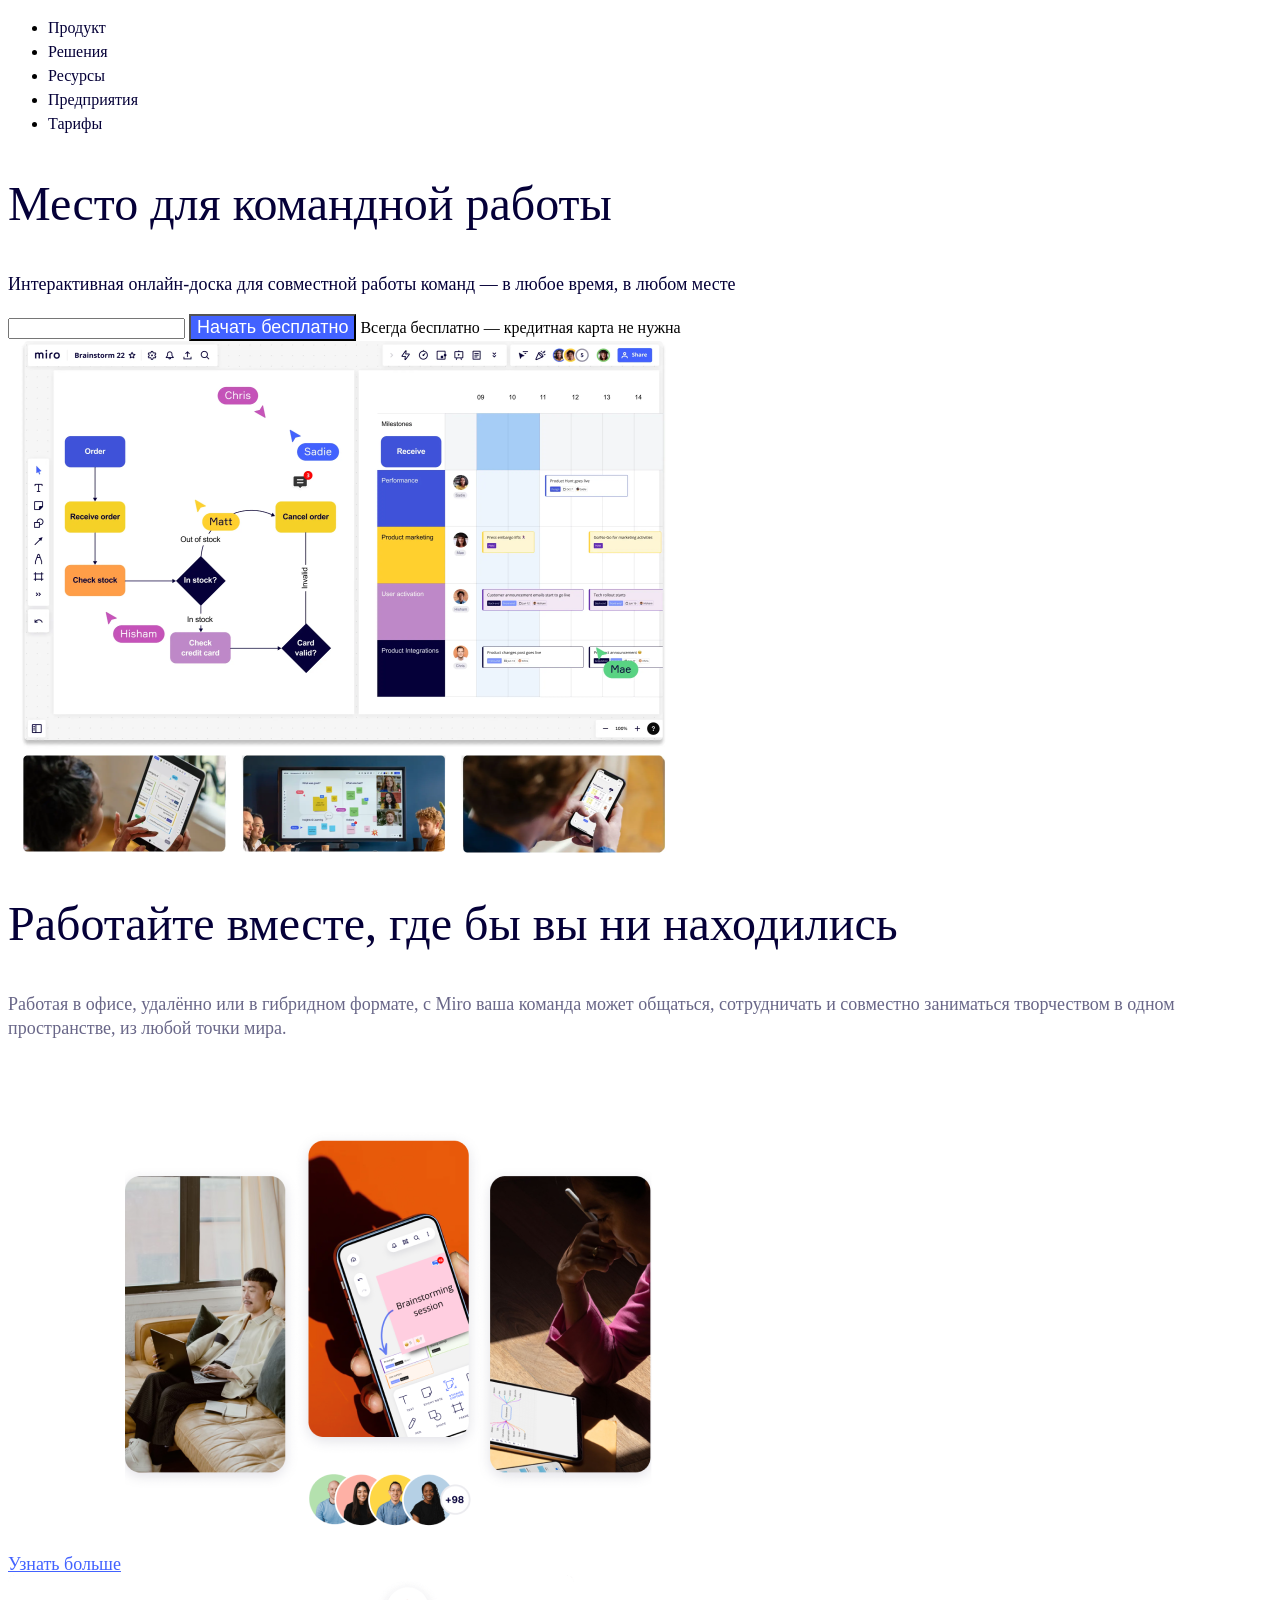
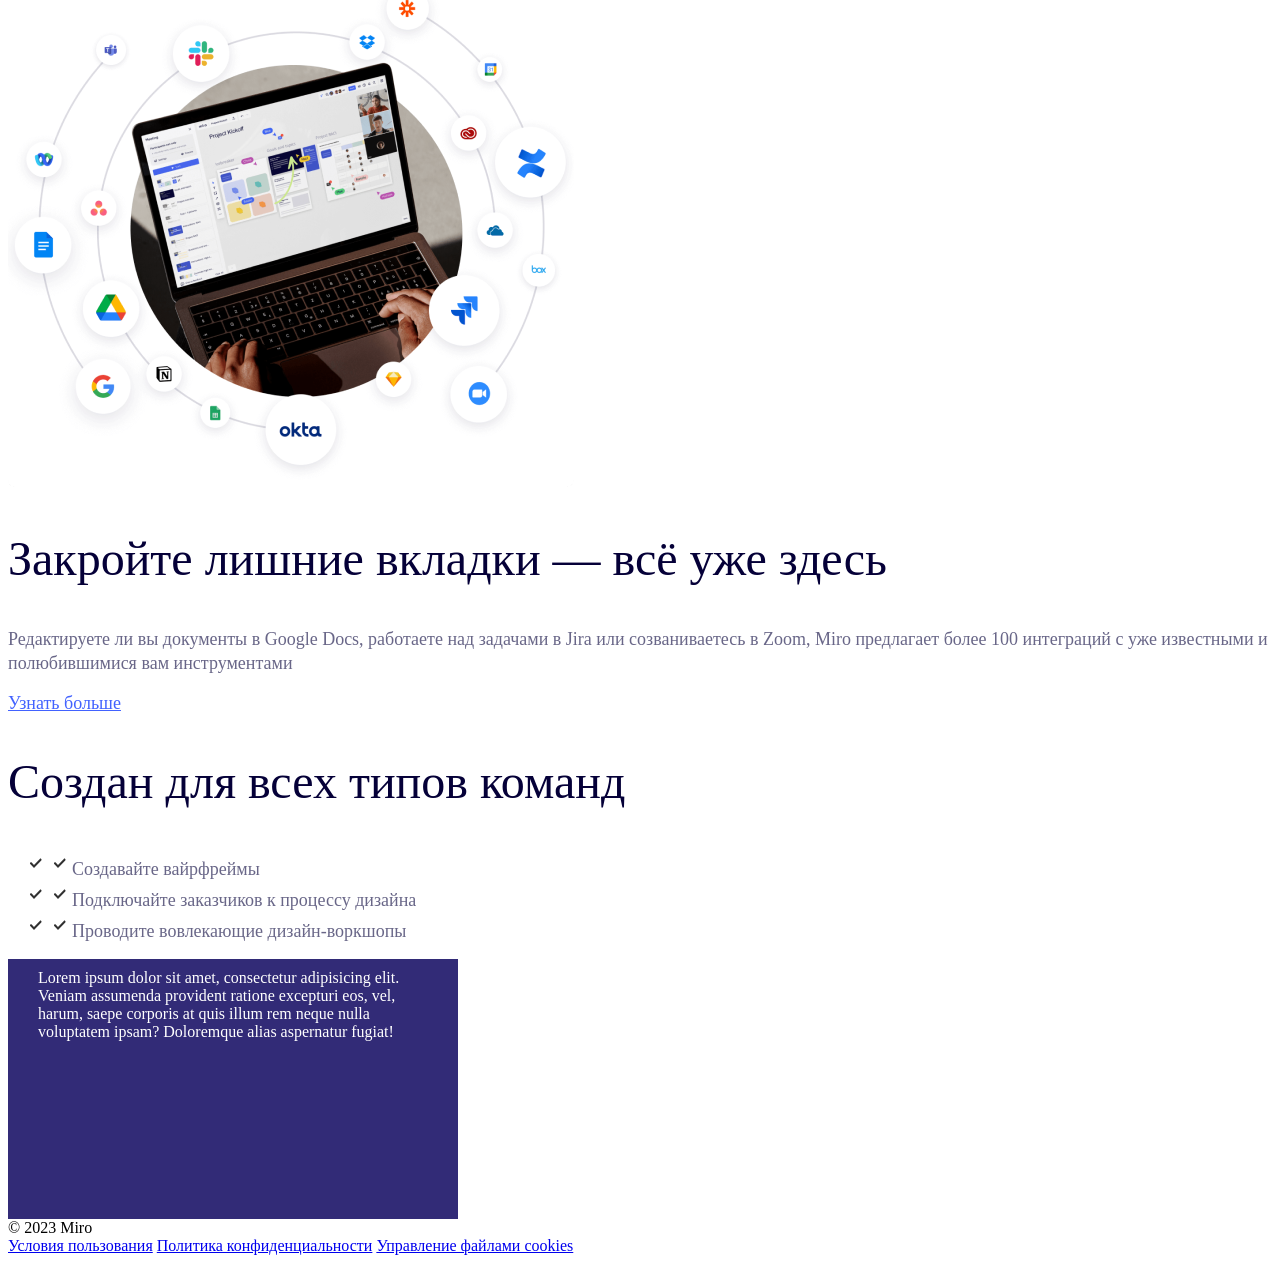
==== miro/index.html @ 91aecb01 "Внутренние отступы - padding - padding-(left, right, top, bottom) - padding: top right bottom left" ====
<!DOCTYPE html>
<html lang="en">
<head>
    <meta charset="UTF-8">
    <meta name="viewport" content="width=device-width, initial-scale=1.0">
    <title>Miro</title>
    <link rel="stylesheet" href="styles/style.css">
</head>
<body>
    <!-- Дочернии элементы - элементы, которые находятся внутри родительского элемента -->
    <!-- Дочернии элементы объекта header  - nav, ul, li -->
    <header>
        <nav>
            <ul>
                <li><a href="#">Продукт</a></li>
                <li><a href="#">Решения</a></li>
                <li><a href="#">Ресурсы</a></li>
                <li><a href="#">Предприятия</a></li>
                <li><a href="#">Тарифы</a></li>
            </ul>
        </nav>
    </header>

    <main>
        <section>
            <h1>Место для командной работы</h1>
            <p class="hero_text">Интерактивная онлайн-доска для совместной работы команд — в любое время, в любом месте</p>
            <form action="/register" method="get">
                <input type="email" id="input_email", name="email">
                <!-- id - идентификатор элемента, должен быть уникальным. hero - так как кнопка является кнопкой-героем (ключевой элемент пользовательского интерфейса, обычно самый заметный и важный на странице или в разделе. Её основная цель — побудить пользователя к главному действию (например, регистрация, покупка, начало использования сервиса).) -->
                <button type="submit" id="hero_button">Начать бесплатно</button>
                <label for="input_email">Всегда бесплатно — кредитная карта не нужна</label>
            </form>
            <img src="images/headerimage-without-text 1 (1).png" alt="Изображение экрана работы Miro">
        </section>
        
        <section>
            <h2>Работайте вместе, где бы вы ни находились</h2>
            <p class="section_text">Работая в офисе, удалённо или в гибридном формате, с Miro ваша команда может общаться, сотрудничать и совместно заниматься творчеством в одном пространстве, из любой точки мира.</p>
            <a href="#" class="body_link">Узнать больше</a>
            <img src="images/IMAGE.png" alt="Работа с Miro с мобильных устройств">
        </section>
        <!-- id предназначен для выбора одного и единственного конкретного элемента, то class  - это возможность объединить несколько элементов для общей стилизации -->
        <section>
            <img src="images/IMAGE (1).png" alt="Сервисы вокруг Miro">
            <h2>Закройте лишние вкладки — всё уже здесь</h2>
            <p class="section_text">Редактируете ли вы документы в Google Docs, работаете над задачами в Jira или созваниваетесь в Zoom, Miro предлагает более 100 интеграций с уже известными и полюбившимися вам инструментами</p>
            <a href="#"class="body_link">Узнать больше</a>
        </section>
        <section>
            <h2>Создан для всех типов команд</h2>
            <ul class="list_tools">
                <li>Создавайте вайрфреймы</li>
                <li>Подключайте заказчиков к процессу дизайна</li>
                <li>Проводите вовлекающие дизайн-воркшопы</li>
            </ul>
        </section>

        <div class="experiment">
           Lorem ipsum dolor sit amet, consectetur adipisicing elit. Veniam assumenda provident ratione excepturi eos, vel, harum, saepe corporis at quis illum rem neque nulla voluptatem ipsam? Doloremque alias aspernatur fugiat!
        </div>

    </main>

    <footer>
        <div>
            © 2023 Miro
        </div>
        <div>
            <a href="#">Условия пользования</a>
            <a href="#">Политика конфиденциальности</a>
            <a href="#">Управление файлами cookies</a>
        </div>
    </footer>
</body>
</html>
---- miro/styles/style.css ----
/* Каскад это - применение стилей на основании их положения, специфичности и состояния 

Порядок применения стилей. Применяется самый последний, который применится к данному элементу
Веса: селектор по классу более специфичен чем селектор по тегу. Стилизация по обычному тегу находится в приоритете ниже чем по классу
Веc правила:
div  - 0.0.1
.class  -  0.1.0
div .class  -  0.1.1
div:hover  -  0.1.1
#id   - 1.0.0

Наследование - наследование стиля от родителя. Стиль верхних элементов распространяется на стиль вложенных элементов

Блочная модель - это правила, по которым браузер определяет размер элемента на странице, его ширину и высоту
Составляющие:
 - Content box - ширина и высота элемента
 - Border - границы элемента
 - Margin - внешние отступы
 - Padding - внутренние отступы

У любых блочных элементов ширина - максимальная ширина экрана, высота - высота по контенту

*/

/* Стилизация по id */
#hero_button { 
    background-color: #4262FF;
    color: #FFFFFF;
    font-family: 'Roboto' monospace;
    font-size: 18px;
    font-weight: 400;
}

/* Задача псевдакдасса выбрать элемент в определённом состоянии. Например для кнопки в момент нажатия */
/* Псевдаклсс hover - наведение мыши на элемент */
#hero_button:hover { 
    background-color: #3126a8;
}

/* Псевдаклсс active - нажатие на кнопку */
#hero_button:active {
    background-color: #0f0b42;
}

/* Псевдаклсс focus - какое-то изменение при фокусе. В данном случает при выборе поля ввода */
form input:focus {
    background-color: #050038;
    color: #FFFFFF;
}


.body_link {
    color: #4262FF;
    font-family: 'Roboto' monospace;
    font-size: 18px;
    font-weight: 400;
    /* Декорация текста, underline - подчёркивание */
    text-decoration: underline;
}

.body_link:hover {
    color: #1b2a77;
}

h1, h2 {
    color: #050038;
    font-family: 'Roboto' monospace;
    font-size: 48px;
    font-weight: 400;
    /* Определяет высоту линии текста. Задаёт вертикальное пространство между строками */
    line-height: 56px;
}

p {
    font-family: 'Roboto' monospace;
    font-size: 18px;
    font-weight: 400;
    line-height: 24px;
}

.hero_text {
    color: #050038;
}

.section_text {
    color: rgba(5, 0, 56, 0.6);
}

/* Стиль для всех дочерних элементов объекта header*/
header a {
    font-family: 'Roboto' monospace;
    font-size: 16px;
    font-weight: 400;
    line-height: 24px;
    color: rgba(5, 0, 56, 1);
    /* Убирает всё дополнительное оформление. В данном случае - подчеркивание ссылки */
    text-decoration: none;
}

.list_tools li {
    /* В данном случае url заменяет стандартное значение на заданную картинку */
    list-style: url('../images/Frame.svg');
    color: rgba(5, 0, 56, 0.6);
    font-family: 'Roboto' monospace;
    font-size: 18px;
    font-weight: 400;
    line-height: 24px;

}

 .list_tools li { 
    list-style: none;
}

/* ::before - стилизовать списки не рекомендуется из-за сдвига вёрстки. */
.list_tools li::before { 
    content: url('../images/Frame.svg');
}

/* ::marker - стиль для маркера списка */
.list_tools li::marker { 
    content: url('../images/Frame.svg');
}

/* width - ширина элемента
height - высота элемента*/
.experiment {
    background-color: #322b77;
    color: #FFFFFF;
    width: 400px;
    height: 200px;

    /* внутренние отступы */

    /* 
    padding-left(right, top, bottom) отступы со всех сторон
    padding-left: 10px;
    */

    /*
    padding: 10px - 10 пикселей со всех сторон
    padding: 10px 20px - 20 пикселей слева и справа? 10 пикселей сверху и снизу
    padding: 10px 20px 50 px - 10 с верху, 20 по бокам, 50 снизу
    */

    /* верх, права, низ, лево */
    padding: 10px 20px 50px 30px;
    

    
}
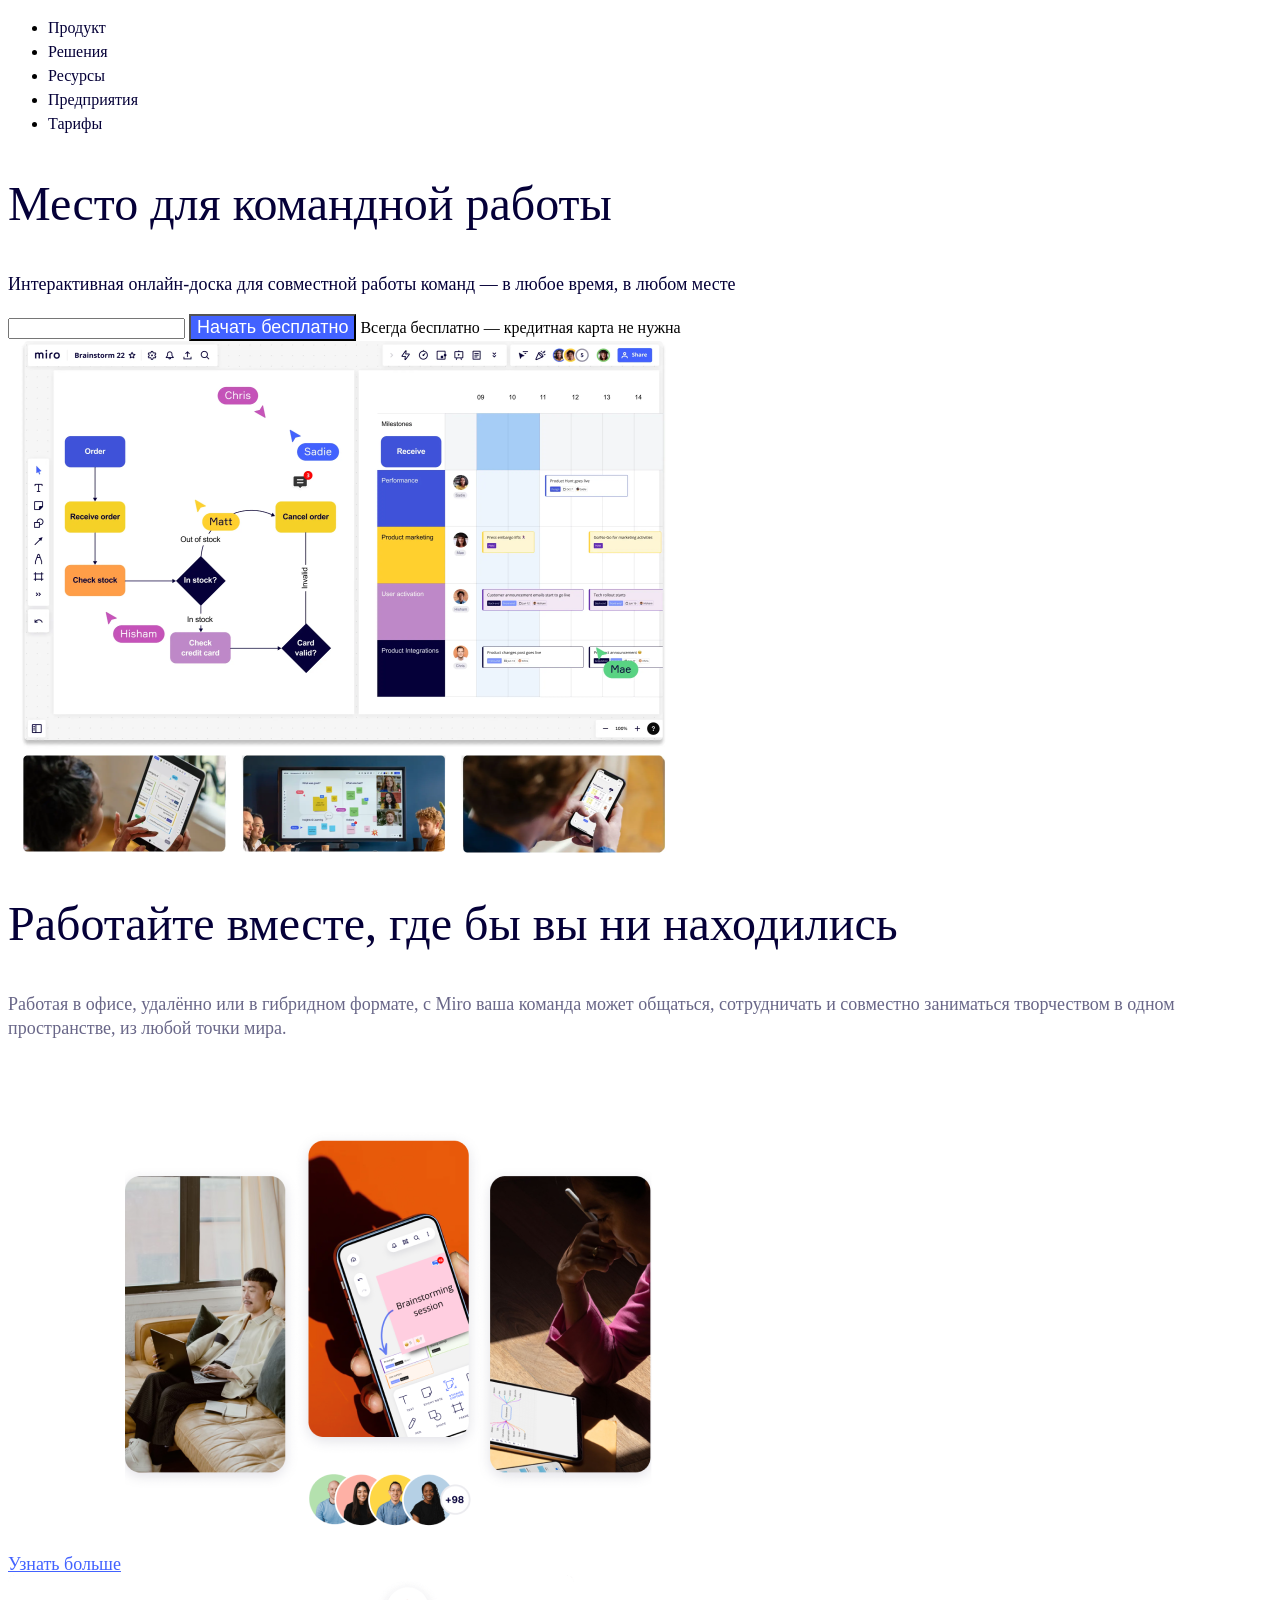
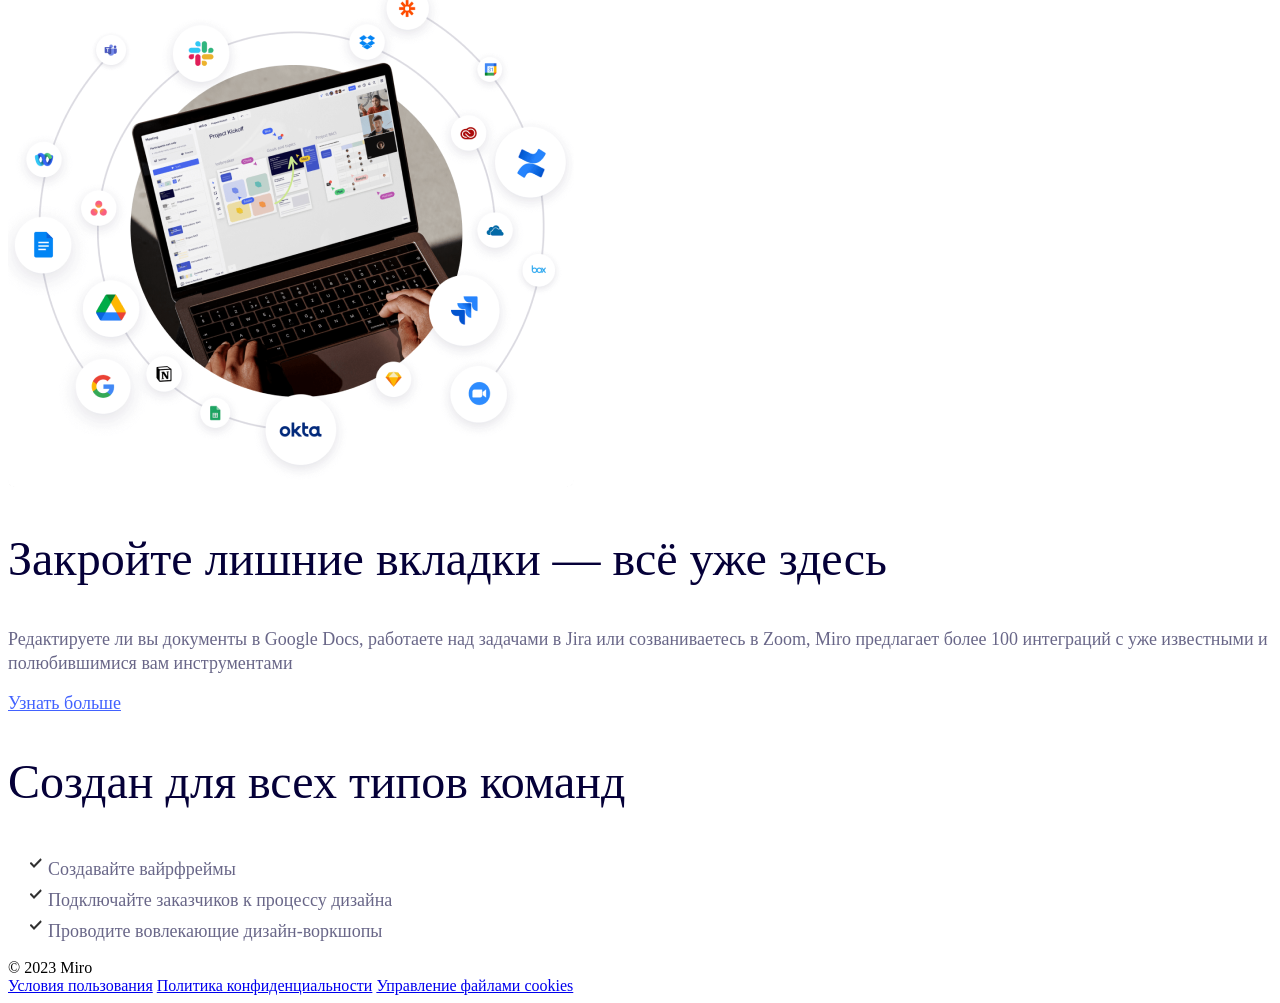
==== commit f3023fbe: "fix" ====
--- a/miro/index.html
+++ b/miro/index.html
@@ -7,8 +7,6 @@
     <link rel="stylesheet" href="styles/style.css">
 </head>
 <body>
-    <!-- Дочернии элементы - элементы, которые находятся внутри родительского элемента -->
-    <!-- Дочернии элементы объекта header  - nav, ul, li -->
     <header>
         <nav>
             <ul>
@@ -27,7 +25,6 @@
             <p class="hero_text">Интерактивная онлайн-доска для совместной работы команд — в любое время, в любом месте</p>
             <form action="/register" method="get">
                 <input type="email" id="input_email", name="email">
-                <!-- id - идентификатор элемента, должен быть уникальным. hero - так как кнопка является кнопкой-героем (ключевой элемент пользовательского интерфейса, обычно самый заметный и важный на странице или в разделе. Её основная цель — побудить пользователя к главному действию (например, регистрация, покупка, начало использования сервиса).) -->
                 <button type="submit" id="hero_button">Начать бесплатно</button>
                 <label for="input_email">Всегда бесплатно — кредитная карта не нужна</label>
             </form>
@@ -40,7 +37,7 @@
             <a href="#" class="body_link">Узнать больше</a>
             <img src="images/IMAGE.png" alt="Работа с Miro с мобильных устройств">
         </section>
-        <!-- id предназначен для выбора одного и единственного конкретного элемента, то class  - это возможность объединить несколько элементов для общей стилизации -->
+
         <section>
             <img src="images/IMAGE (1).png" alt="Сервисы вокруг Miro">
             <h2>Закройте лишние вкладки — всё уже здесь</h2>
@@ -56,10 +53,6 @@
             </ul>
         </section>
 
-        <div class="experiment">
-           Lorem ipsum dolor sit amet, consectetur adipisicing elit. Veniam assumenda provident ratione excepturi eos, vel, harum, saepe corporis at quis illum rem neque nulla voluptatem ipsam? Doloremque alias aspernatur fugiat!
-        </div>
-
     </main>
 
     <footer>
--- a/miro/styles/style.css
+++ b/miro/styles/style.css
@@ -1,28 +1,3 @@
-/* Каскад это - применение стилей на основании их положения, специфичности и состояния 
-
-Порядок применения стилей. Применяется самый последний, который применится к данному элементу
-Веса: селектор по классу более специфичен чем селектор по тегу. Стилизация по обычному тегу находится в приоритете ниже чем по классу
-Веc правила:
-div  - 0.0.1
-.class  -  0.1.0
-div .class  -  0.1.1
-div:hover  -  0.1.1
-#id   - 1.0.0
-
-Наследование - наследование стиля от родителя. Стиль верхних элементов распространяется на стиль вложенных элементов
-
-Блочная модель - это правила, по которым браузер определяет размер элемента на странице, его ширину и высоту
-Составляющие:
- - Content box - ширина и высота элемента
- - Border - границы элемента
- - Margin - внешние отступы
- - Padding - внутренние отступы
-
-У любых блочных элементов ширина - максимальная ширина экрана, высота - высота по контенту
-
-*/
-
-/* Стилизация по id */
 #hero_button { 
     background-color: #4262FF;
     color: #FFFFFF;
@@ -31,35 +6,12 @@
     font-weight: 400;
 }
 
-/* Задача псевдакдасса выбрать элемент в определённом состоянии. Например для кнопки в момент нажатия */
-/* Псевдаклсс hover - наведение мыши на элемент */
-#hero_button:hover { 
-    background-color: #3126a8;
-}
-
-/* Псевдаклсс active - нажатие на кнопку */
-#hero_button:active {
-    background-color: #0f0b42;
-}
-
-/* Псевдаклсс focus - какое-то изменение при фокусе. В данном случает при выборе поля ввода */
-form input:focus {
-    background-color: #050038;
-    color: #FFFFFF;
-}
-
-
 .body_link {
     color: #4262FF;
     font-family: 'Roboto' monospace;
     font-size: 18px;
     font-weight: 400;
-    /* Декорация текста, underline - подчёркивание */
     text-decoration: underline;
-}
-
-.body_link:hover {
-    color: #1b2a77;
 }
 
 h1, h2 {
@@ -67,7 +19,6 @@
     font-family: 'Roboto' monospace;
     font-size: 48px;
     font-weight: 400;
-    /* Определяет высоту линии текста. Задаёт вертикальное пространство между строками */
     line-height: 56px;
 }
 
@@ -86,20 +37,17 @@
     color: rgba(5, 0, 56, 0.6);
 }
 
-/* Стиль для всех дочерних элементов объекта header*/
 header a {
     font-family: 'Roboto' monospace;
     font-size: 16px;
     font-weight: 400;
     line-height: 24px;
     color: rgba(5, 0, 56, 1);
-    /* Убирает всё дополнительное оформление. В данном случае - подчеркивание ссылки */
     text-decoration: none;
 }
 
 .list_tools li {
-    /* В данном случае url заменяет стандартное значение на заданную картинку */
-    list-style: url('../images/Frame.svg');
+    list-style: none;
     color: rgba(5, 0, 56, 0.6);
     font-family: 'Roboto' monospace;
     font-size: 18px;
@@ -108,44 +56,6 @@
 
 }
 
- .list_tools li { 
-    list-style: none;
-}
-
-/* ::before - стилизовать списки не рекомендуется из-за сдвига вёрстки. */
-.list_tools li::before { 
-    content: url('../images/Frame.svg');
-}
-
-/* ::marker - стиль для маркера списка */
 .list_tools li::marker { 
     content: url('../images/Frame.svg');
 }
-
-/* width - ширина элемента
-height - высота элемента*/
-.experiment {
-    background-color: #322b77;
-    color: #FFFFFF;
-    width: 400px;
-    height: 200px;
-
-    /* внутренние отступы */
-
-    /* 
-    padding-left(right, top, bottom) отступы со всех сторон
-    padding-left: 10px;
-    */
-
-    /*
-    padding: 10px - 10 пикселей со всех сторон
-    padding: 10px 20px - 20 пикселей слева и справа? 10 пикселей сверху и снизу
-    padding: 10px 20px 50 px - 10 с верху, 20 по бокам, 50 снизу
-    */
-
-    /* верх, права, низ, лево */
-    padding: 10px 20px 50px 30px;
-    
-
-    
-}
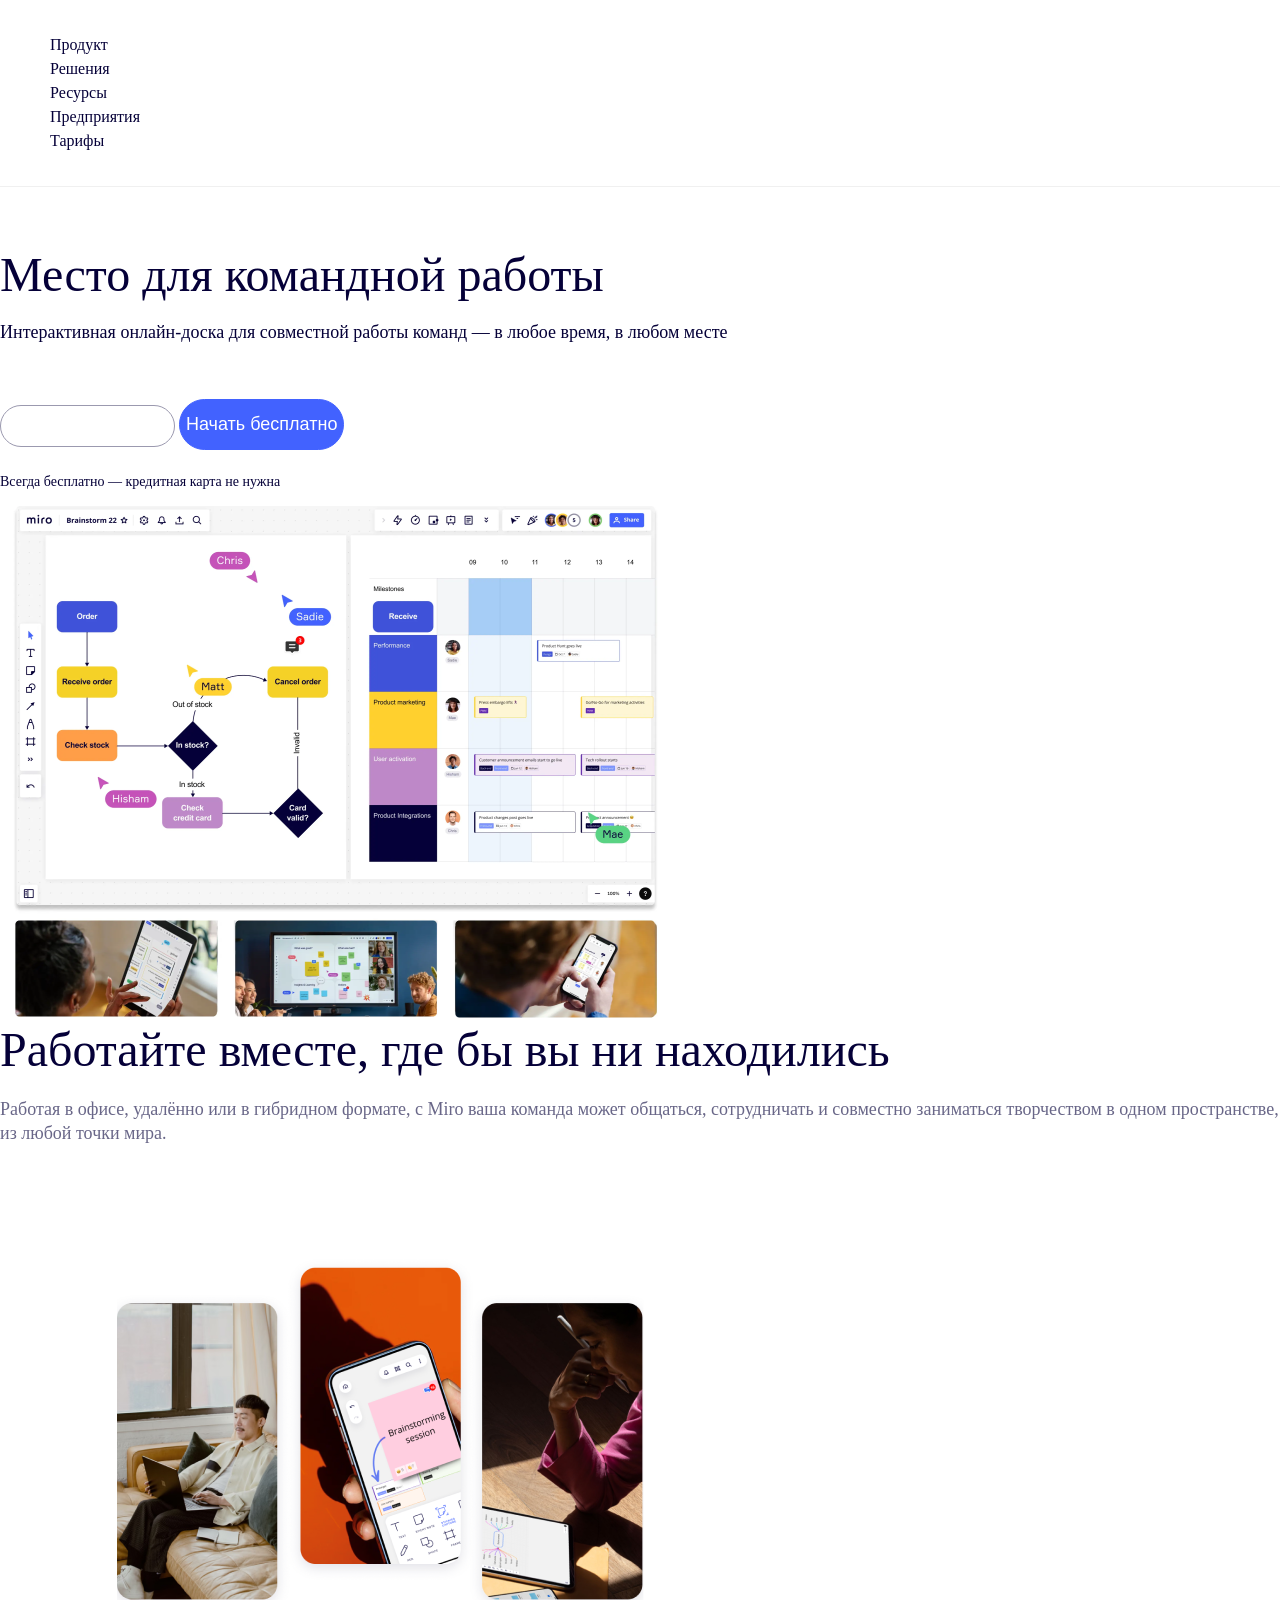
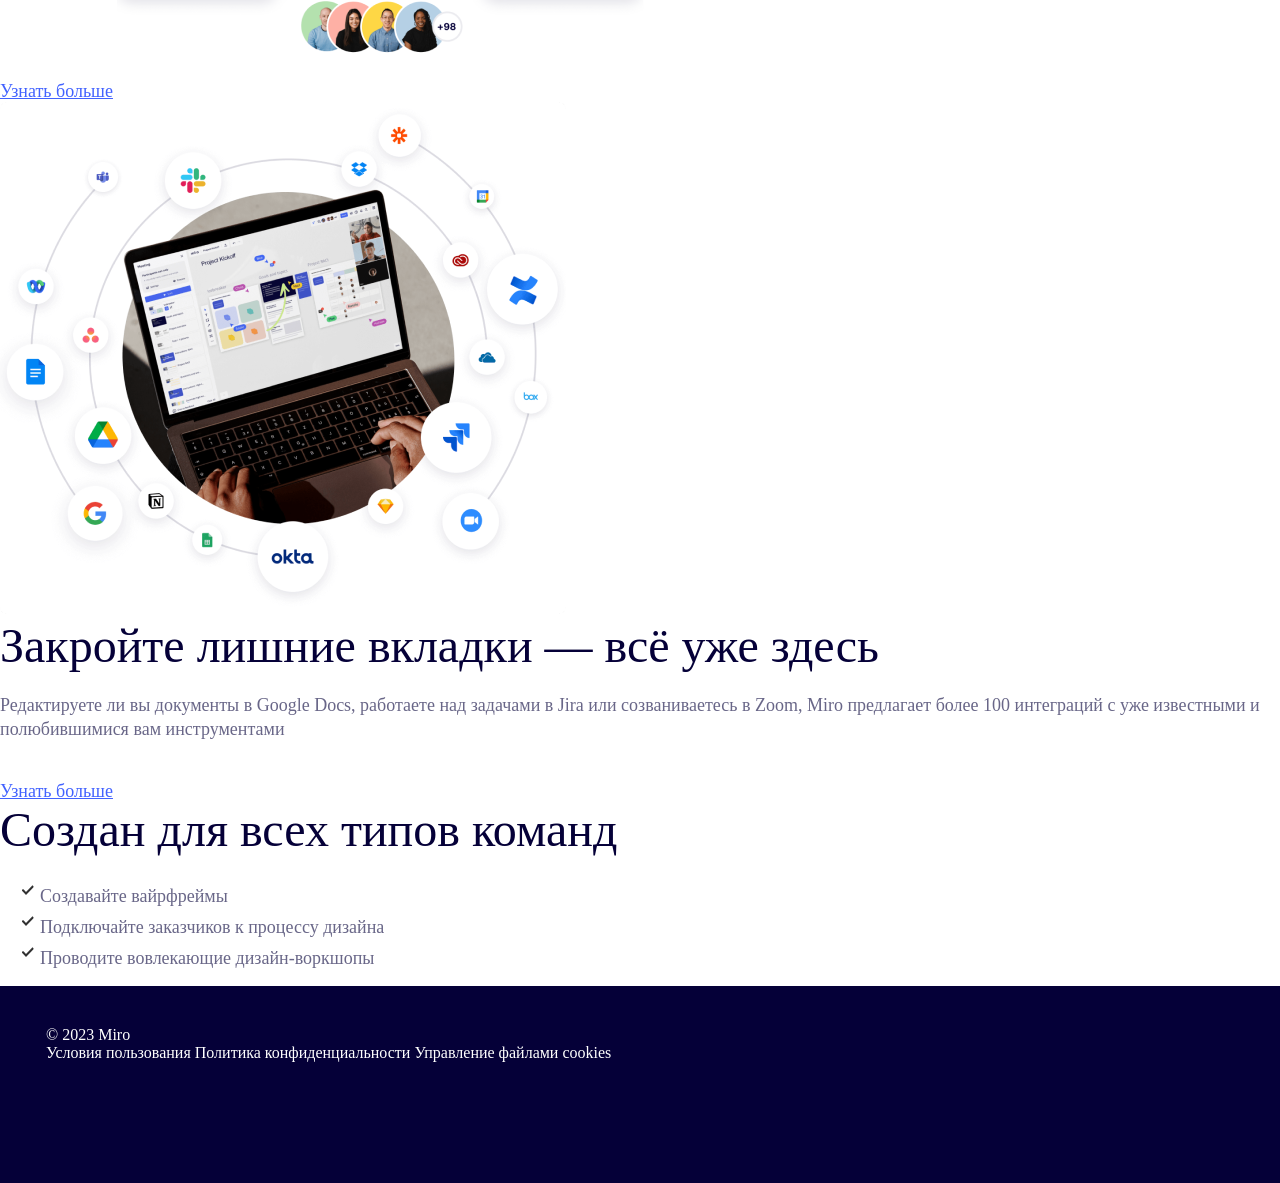
==== commit 7ca99ed6: "Отступы и границы элементов макета" ====
--- a/miro/index.html
+++ b/miro/index.html
@@ -23,11 +23,11 @@
         <section>
             <h1>Место для командной работы</h1>
             <p class="hero_text">Интерактивная онлайн-доска для совместной работы команд — в любое время, в любом месте</p>
-            <form action="/register" method="get">
+            <form action="/register" method="get" class="hero_form">
                 <input type="email" id="input_email", name="email">
                 <button type="submit" id="hero_button">Начать бесплатно</button>
-                <label for="input_email">Всегда бесплатно — кредитная карта не нужна</label>
             </form>
+            <p>Всегда бесплатно — кредитная карта не нужна</p>
             <img src="images/headerimage-without-text 1 (1).png" alt="Изображение экрана работы Miro">
         </section>
         
@@ -56,7 +56,7 @@
     </main>
 
     <footer>
-        <div>
+        <div id="miro">
             © 2023 Miro
         </div>
         <div>
--- a/miro/styles/style.css
+++ b/miro/styles/style.css
@@ -1,9 +1,26 @@
+/* Убираем общий отступ body */
+body { 
+    margin: 0;
+}
+
 #hero_button { 
     background-color: #4262FF;
     color: #FFFFFF;
     font-family: 'Roboto' monospace;
     font-size: 18px;
     font-weight: 400;
+    border-radius: 32px;
+    border: 1px solid #4262FF;
+    margin: 0 0 8px 0;
+    height: 51px;
+    padding: 10 20px;
+}
+
+#input_email {
+    border: 1px solid #9B99AF;
+    border-radius: 32px;
+    height: 38px;
+    
 }
 
 .body_link {
@@ -14,6 +31,13 @@
     text-decoration: underline;
 }
 
+h1 {
+    margin: 0 0 17px 0;
+}
+
+h2 {
+    margin: 0 0 19px 0;
+}
 h1, h2 {
     color: #050038;
     font-family: 'Roboto' monospace;
@@ -31,10 +55,12 @@
 
 .hero_text {
     color: #050038;
+    margin: 0 0 55px 0;
 }
 
 .section_text {
     color: rgba(5, 0, 56, 0.6);
+    margin: 0 0 40px 0;
 }
 
 header a {
@@ -59,3 +85,37 @@
 .list_tools li::marker { 
     content: url('../images/Frame.svg');
 }
+
+nav {
+    padding: 33px 50px;
+    border-bottom: 1px solid #F0F0F0;
+    margin-bottom: 60px;
+}
+
+nav ul {
+    list-style: none;
+    padding: 0px;
+    margin: 0px;
+}
+
+.hero_form + p {
+    font-weight: 400;
+    font-size: 14px;
+    line-height: 20px;
+    color: #050038;
+    margin-bottom: 8px 0 52px 0;
+    ;
+}
+
+footer {
+    height: 117px;
+    background-color: #050038;
+    color: #FFFFFF;
+    padding: 40px 46px;
+}
+
+footer a {
+    color: #FFFFFF;
+    text-decoration: none;
+    
+}
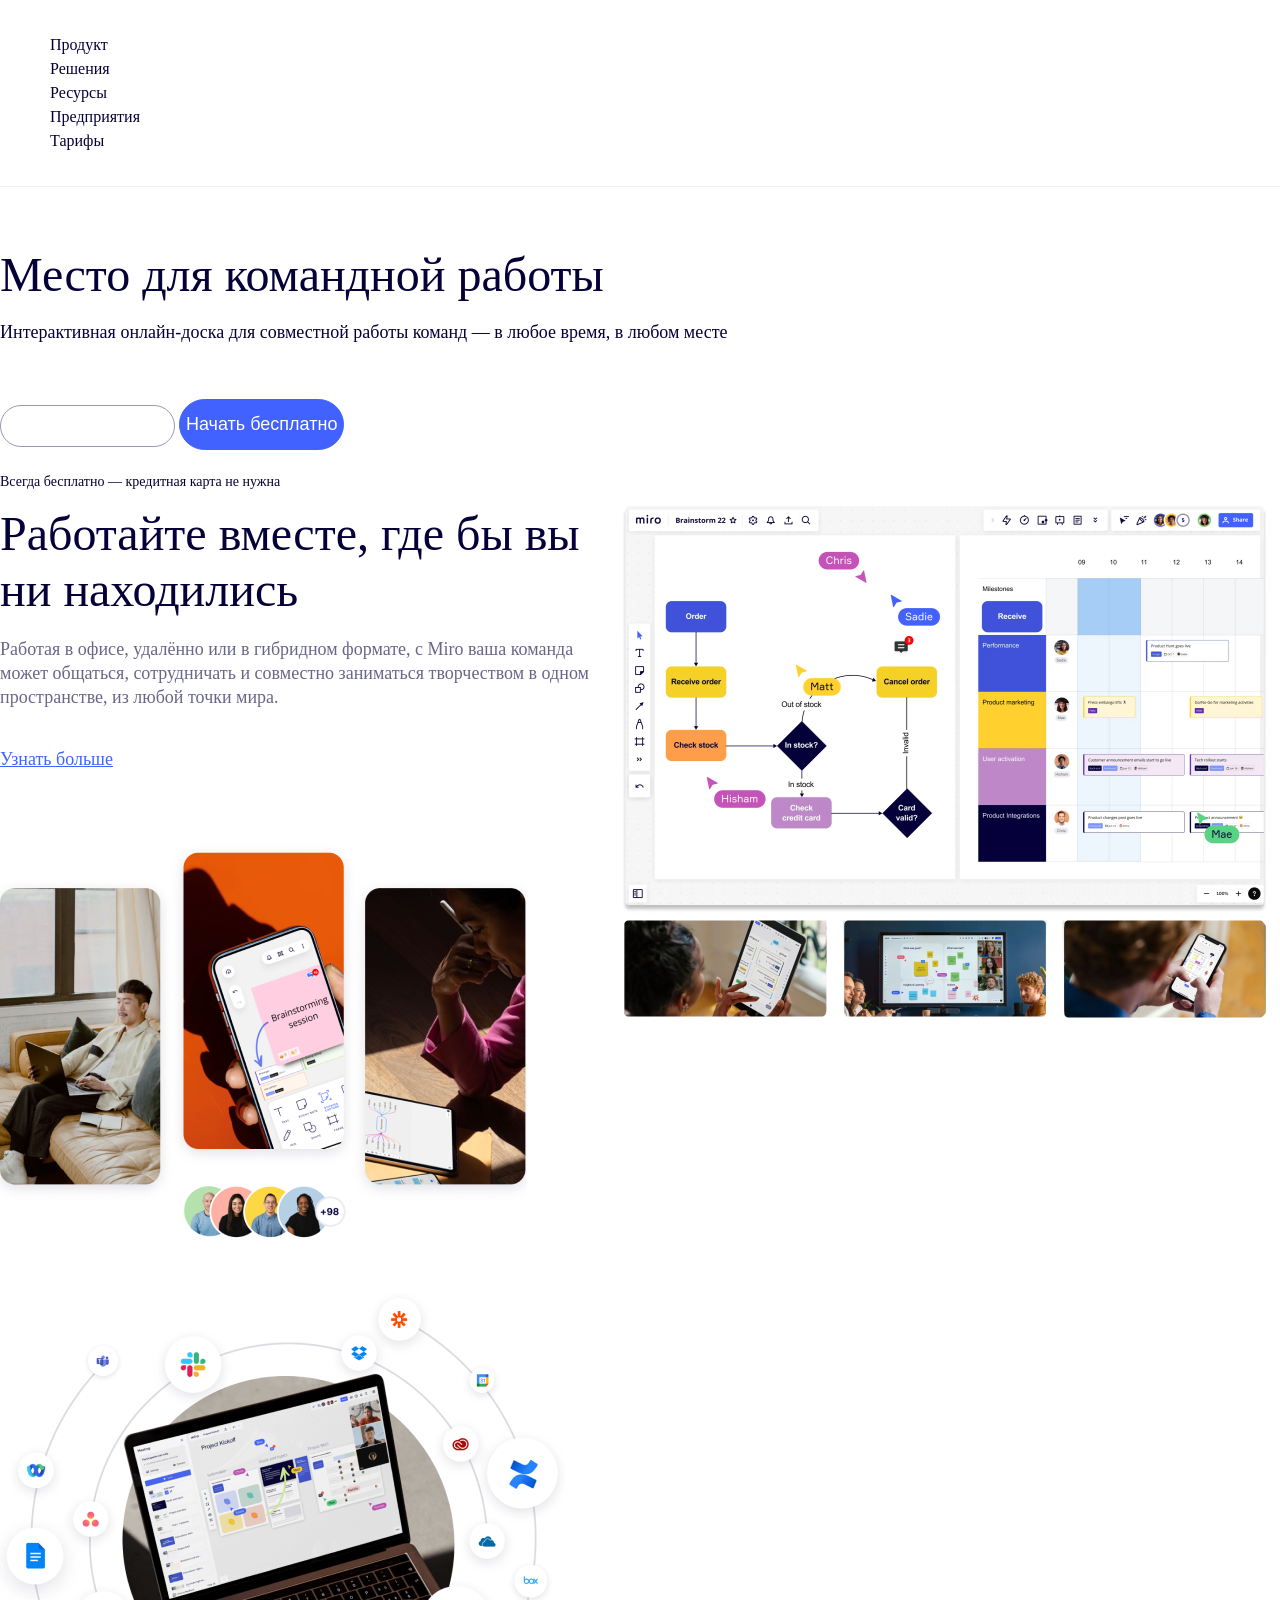
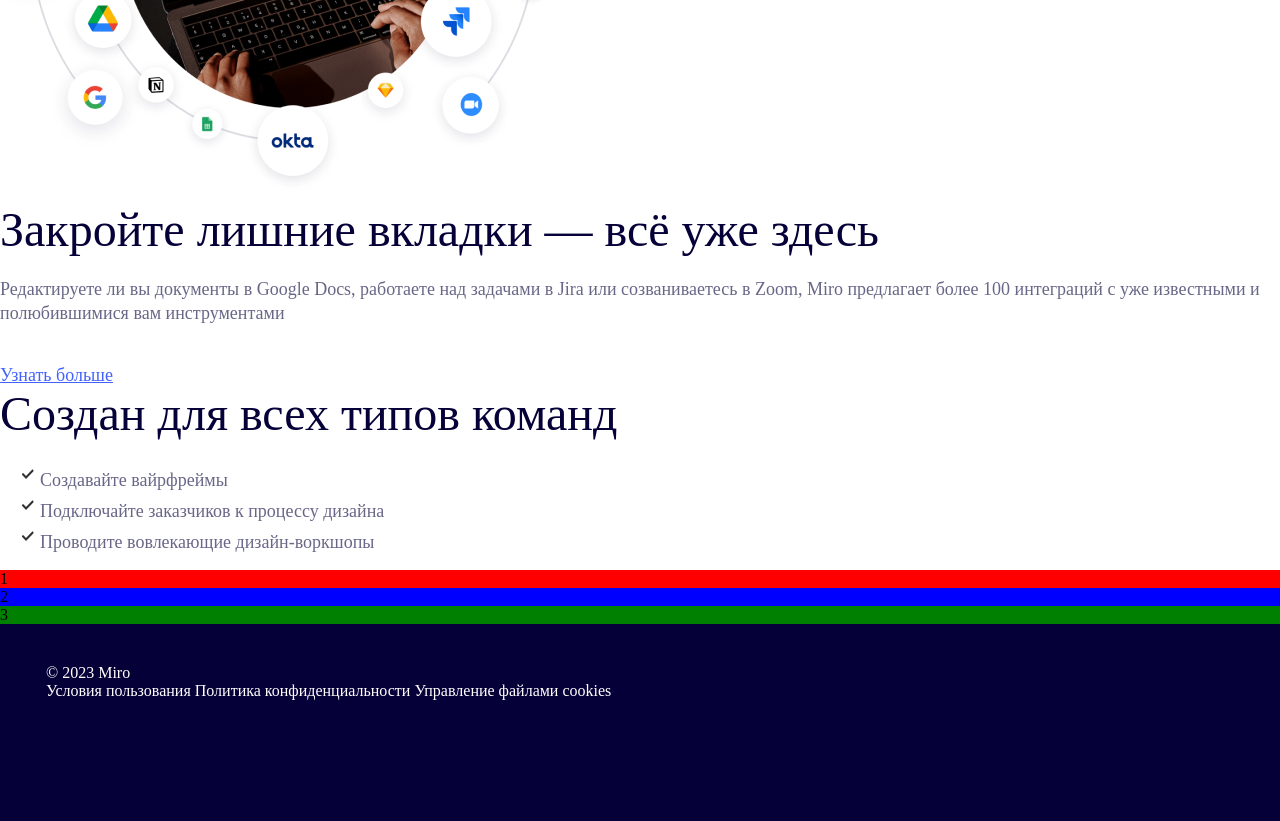
==== commit 1721472b: "Поток float" ====
--- a/miro/index.html
+++ b/miro/index.html
@@ -28,7 +28,7 @@
                 <button type="submit" id="hero_button">Начать бесплатно</button>
             </form>
             <p>Всегда бесплатно — кредитная карта не нужна</p>
-            <img src="images/headerimage-without-text 1 (1).png" alt="Изображение экрана работы Miro">
+            <img src="images/headerimage-without-text 1 (1).png" alt="Изображение экрана работы Miro" id="hero_image">
         </section>
         
         <section>
@@ -52,7 +52,11 @@
                 <li>Проводите вовлекающие дизайн-воркшопы</li>
             </ul>
         </section>
-
+        <section class="section_test">
+            <div style="background-color: red;">1</div>
+            <div style="background-color: blue;">2</div>
+            <div style="background-color: green;">3</div>
+        </section>
     </main>
 
     <footer>
--- a/miro/styles/style.css
+++ b/miro/styles/style.css
@@ -118,4 +118,10 @@
     color: #FFFFFF;
     text-decoration: none;
     
+}
+
+/* Подход float, больше никогда не используется */
+#hero_image{
+    /* Обозначает, что мы вырывает этот объект из патока и отправляем его на право */
+    float: right; 
 }
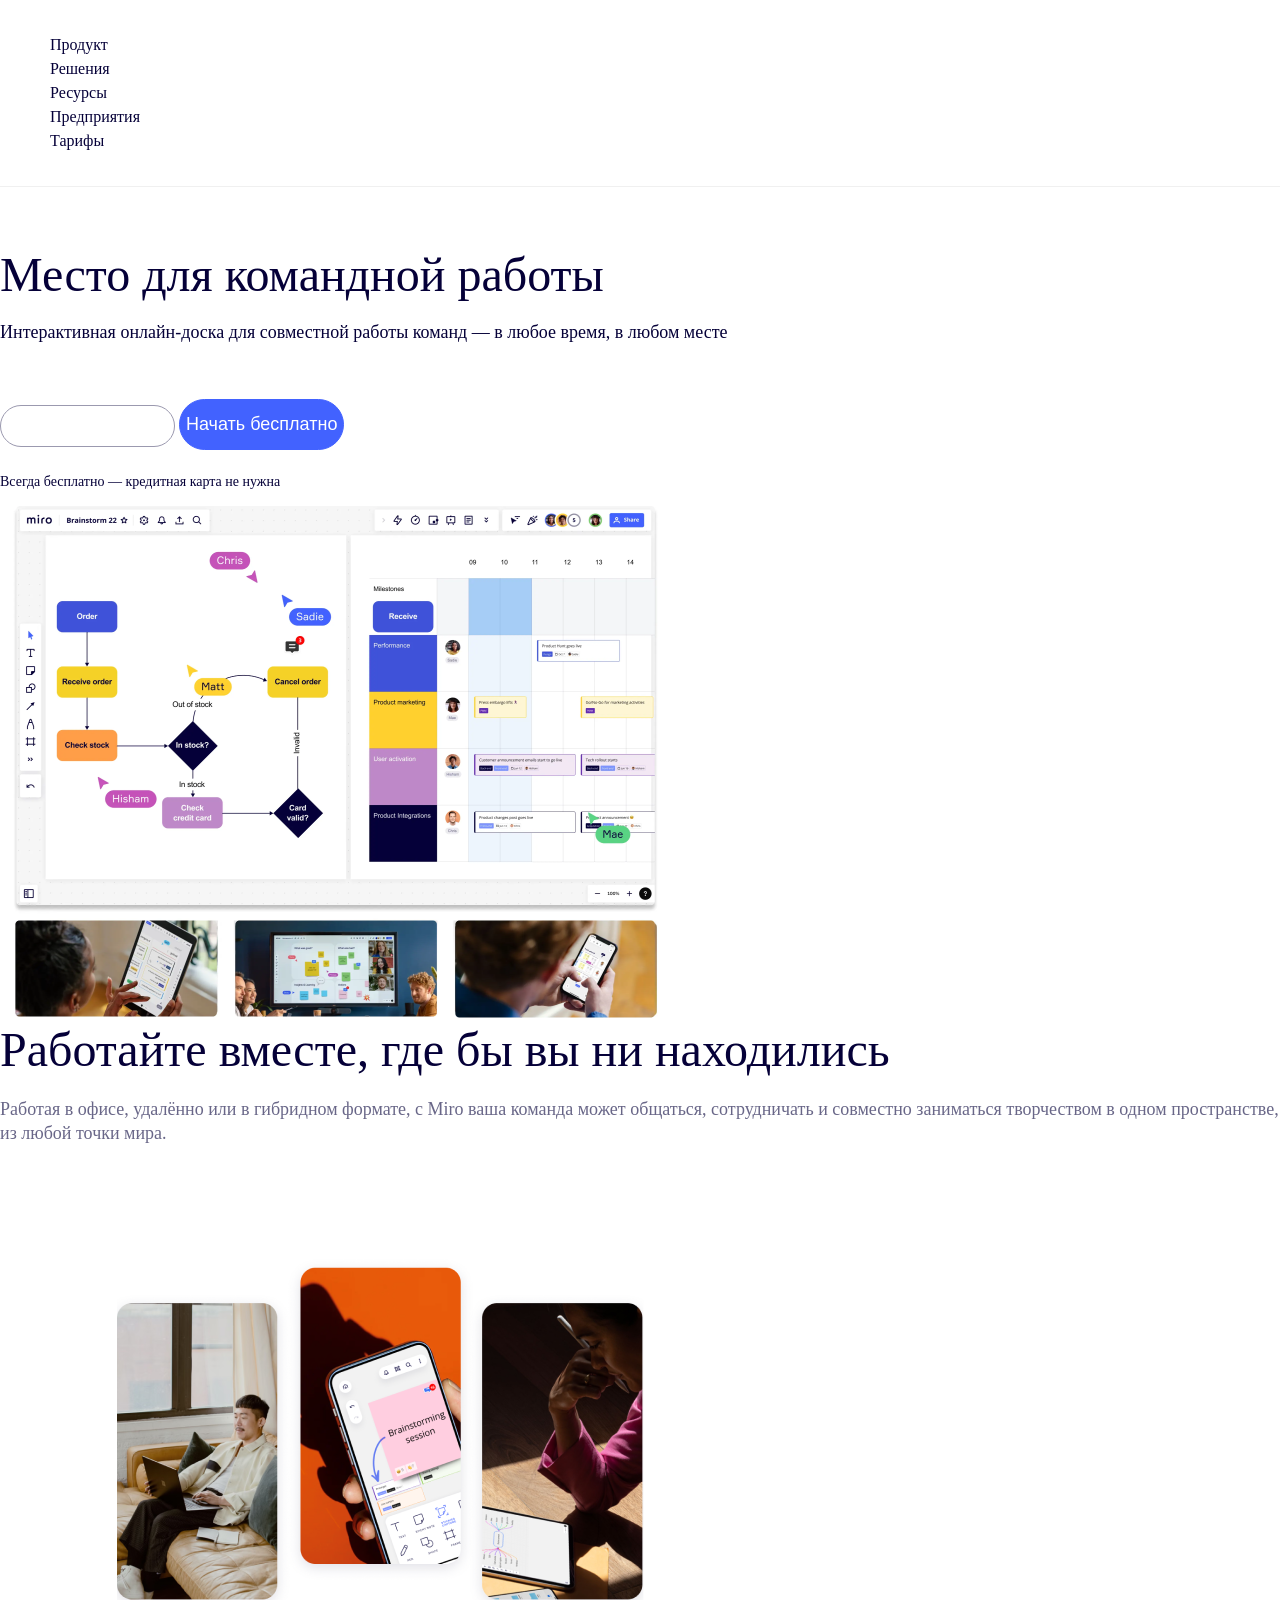
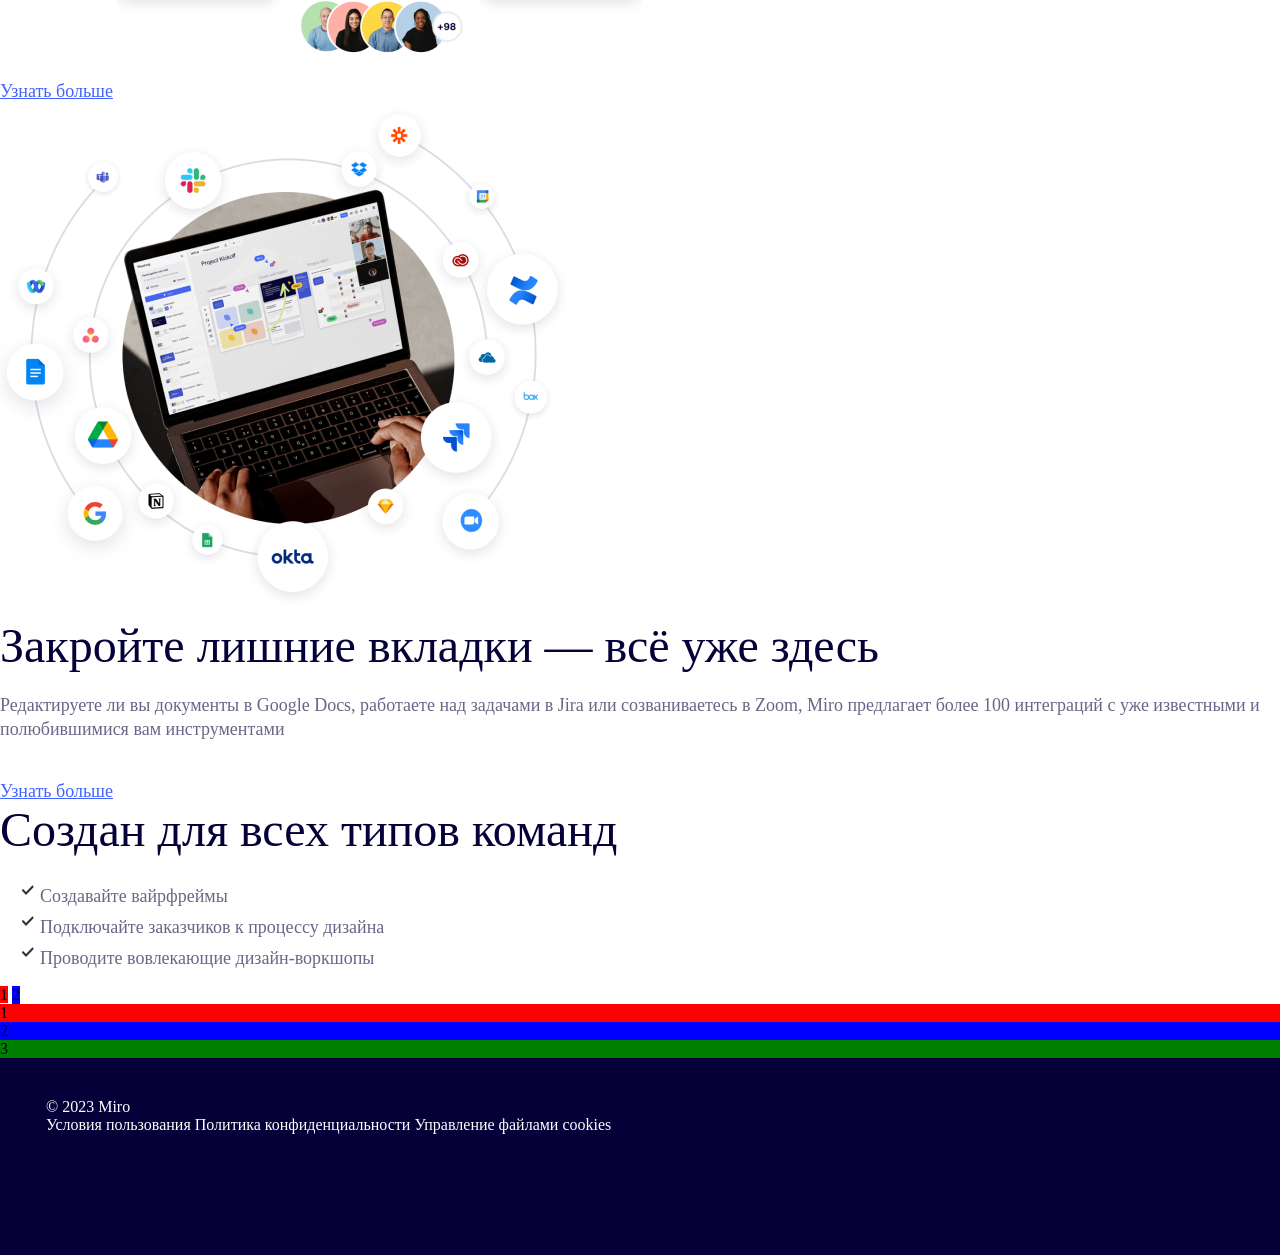
==== commit a86eb021: "Поток документов display - display: inline - display: block - display: inline-block - display: none" ====
--- a/miro/index.html
+++ b/miro/index.html
@@ -52,10 +52,15 @@
                 <li>Проводите вовлекающие дизайн-воркшопы</li>
             </ul>
         </section>
-        <section class="section_test">
-            <div style="background-color: red;">1</div>
-            <div style="background-color: blue;">2</div>
-            <div style="background-color: green;">3</div>
+        <section>
+            <div class="divR">1</div>
+            <div class="divB">2</div>
+            <div class="divG">3</div>
+        </section>
+        <section>
+            <span class="spanR">1</span>
+            <span class="spanB">2</span>
+            <span class="spanG">3</span>
         </section>
     </main>
 
--- a/miro/styles/style.css
+++ b/miro/styles/style.css
@@ -120,8 +120,39 @@
     
 }
 
-/* Подход float, больше никогда не используется */
-#hero_image{
-    /* Обозначает, что мы вырывает этот объект из патока и отправляем его на право */
-    float: right; 
-}+.divR {
+    background-color: red;
+    /* Делает блочный элемент - строковым */
+    display: inline;
+}
+
+.divB {
+    background-color: blue;
+    /* Инлайн элементу нельзя задать ширину и высоту */
+    /* Инлайн блок - ведёт себя как строчный элемент, но при этом и как блочный элемент. Блочный элемент который располагается в строке */
+    display: inline-block;
+}
+
+.divG {
+    background-color: green;
+    /* скрывает элемент с страницы  */
+    display: none;
+}
+
+.spanR {
+    background-color: red;
+    /* Делает строковый элемент - блочным */
+    display: block;
+}
+
+.spanB {
+    background-color: blue;
+    display: block;
+}
+
+.spanG {
+    background-color: green;
+    display: block;
+}
+
+/* Display - позволяет регулировать отображение элементов. Строчные элементы можно сделать блочными и на оборот*/
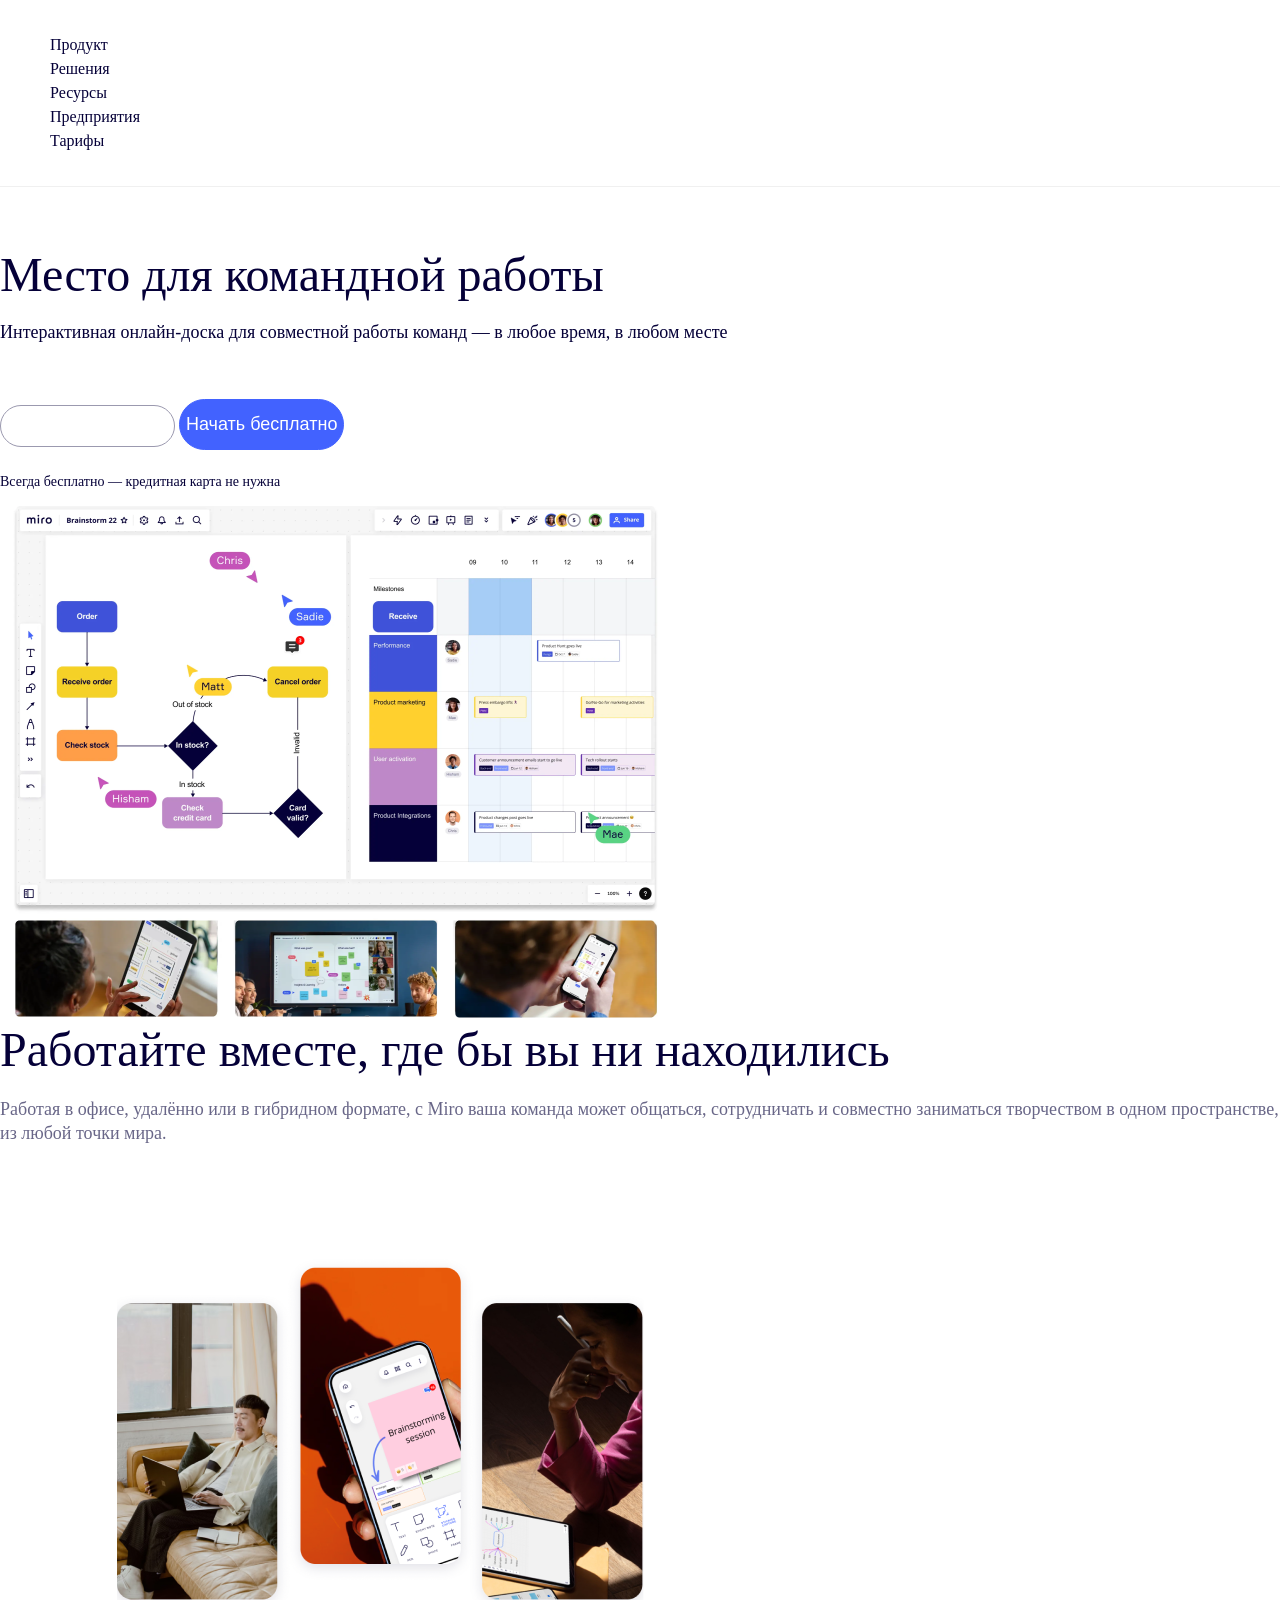
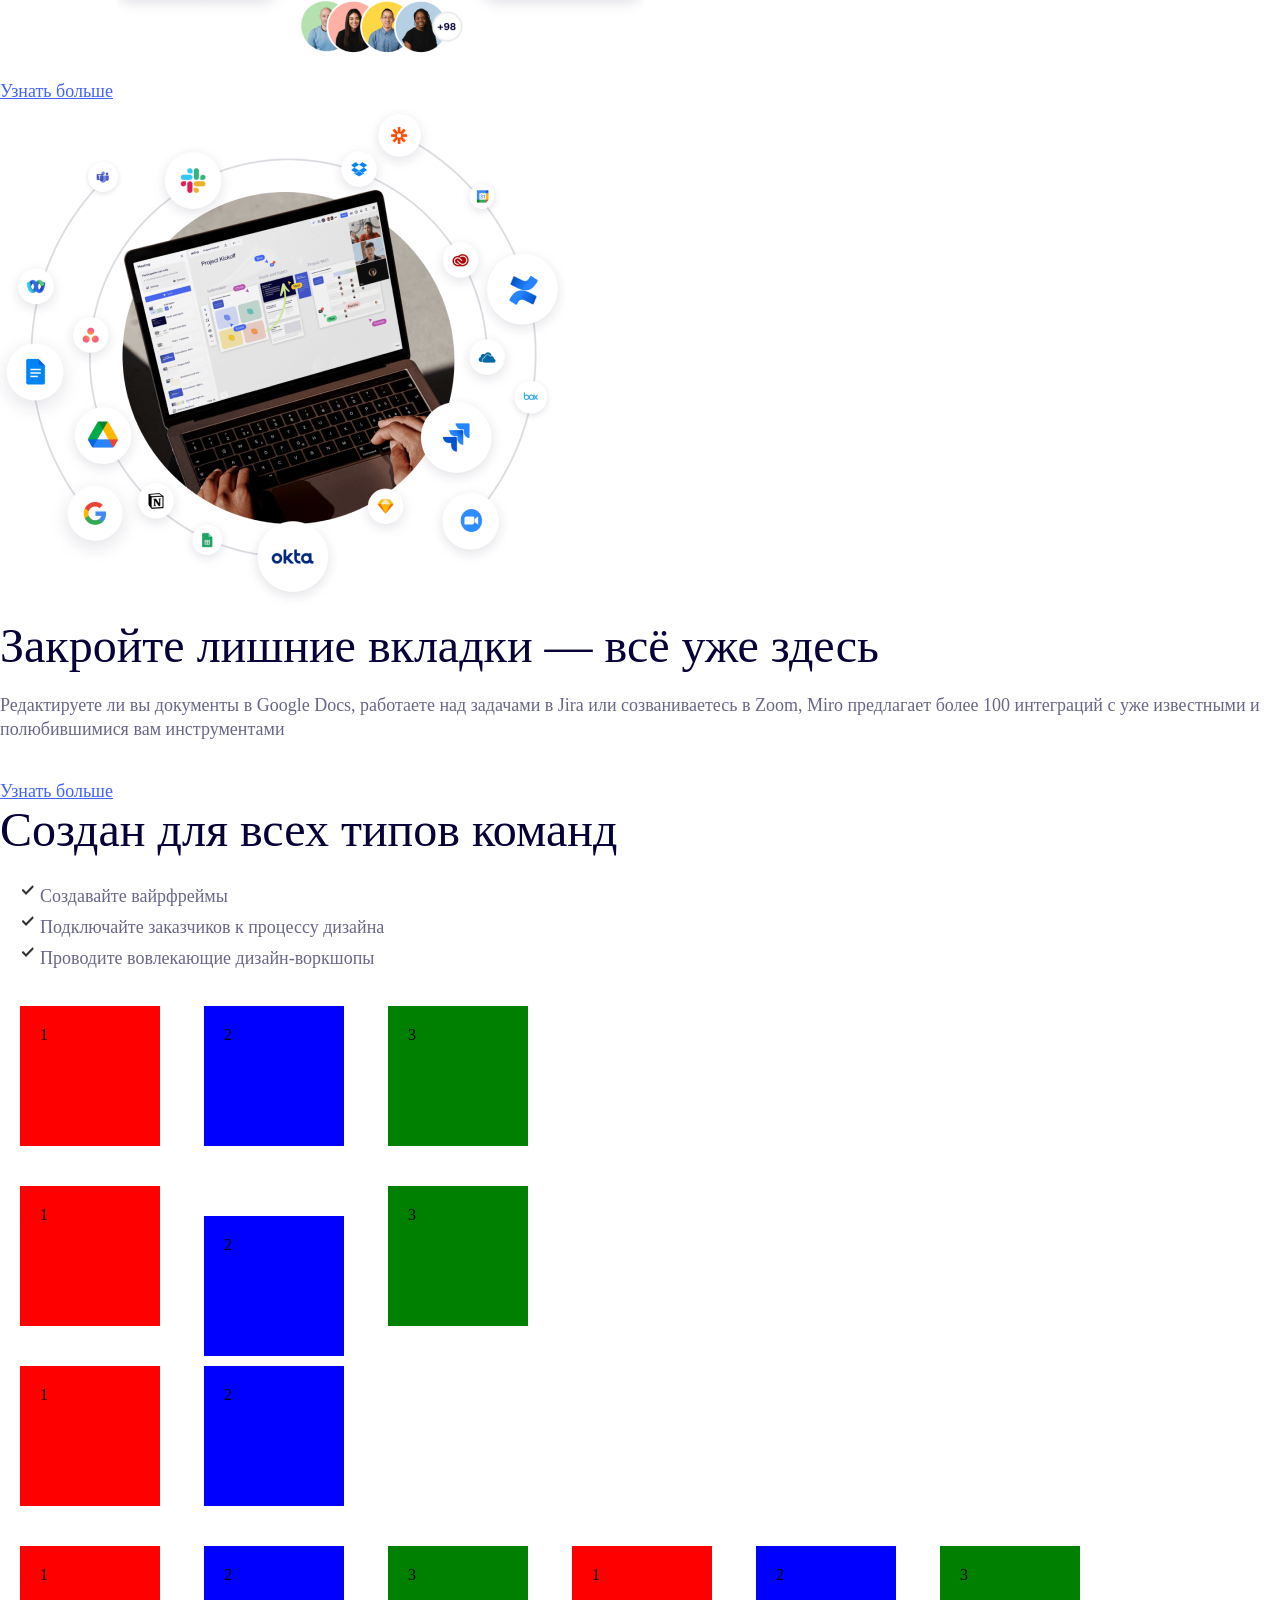
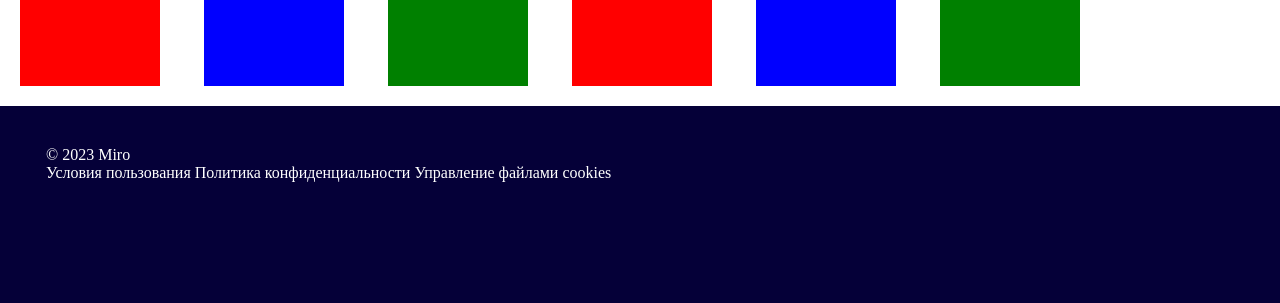
==== commit d050f771: "Поток документов position - position: static - position: relative - position: absolute - position: f" ====
--- a/miro/index.html
+++ b/miro/index.html
@@ -52,16 +52,31 @@
                 <li>Проводите вовлекающие дизайн-воркшопы</li>
             </ul>
         </section>
-        <section>
-            <div class="divR">1</div>
-            <div class="divB">2</div>
-            <div class="divG">3</div>
+        <section class="static">
+            <div class="cl1">1</div>
+            <div class="cl2">2</div>
+            <div class="cl3">3</div>
         </section>
-        <section>
-            <span class="spanR">1</span>
-            <span class="spanB">2</span>
-            <span class="spanG">3</span>
+        <section class="relative">
+            <div class="cl1">1</div>
+            <div class="cl2">2</div>
+            <div class="cl3">3</div>
         </section>
+        <section class="absolute">
+            <div class="cl1">1</div>
+            <div class="cl2">2</div>
+            <div class="cl3">3</div>
+        </section
+        <section class="fixed">
+            <div class="cl1">1</div>
+            <div class="cl2">2</div>
+            <div class="cl3">3</div>
+        </section
+        <section class="sticky">
+            <div class="cl1">1</div>
+            <div class="cl2">2</div>
+            <div class="cl3">3</div>
+        </section
     </main>
 
     <footer>
--- a/miro/styles/style.css
+++ b/miro/styles/style.css
@@ -155,4 +155,61 @@
     display: block;
 }
 
-/* Display - позволяет регулировать отображение элементов. Строчные элементы можно сделать блочными и на оборот*/
+/* Position*/
+.cl1 {
+    background-color: red;
+    display: inline-block;
+    padding: 20px;
+    margin: 20px;
+    width: 100px;
+    height: 100px;
+}
+
+.cl2 {
+    background-color: blue;
+    display: inline-block;
+    padding: 20px;
+    margin: 20px;
+    width: 100px;
+    height: 100px;
+}
+
+.cl3 {
+    background-color: green;
+    display: inline-block;
+    padding: 20px;
+    margin: 20px;
+    width: 100px;
+    height: 100px;
+}
+
+.static .cl2 {
+    position: static;
+}
+
+.relative .cl2 {
+    /* Благодаря этому свойству, мы можем задавать свойства top, left, right, bottom, можно задать положение элемента относительно его текущего места нахождения. */
+    position: relative;
+    /* Относительное позиционирование элемента, благодаря position: relative; */
+    top: 30px;
+}
+
+.absolute .cl2  {
+    /* Разница между position: relative; и position: absolute;
+    При position: relative; место в потоке сохраняется, а при position: absolute; место в потоке не сохраняется и его занимает другой элемент */
+    position: absolute;
+}
+
+.fixed .cl2  {
+    /* При position: fixed; элемент закрепляется на экране пользователя и перекрывает всё что за ним  */
+    position: fixed;
+    left: 50px;
+    top: 50px;
+}
+
+.sticky .cl2  {
+    /* При position: sticky; элемент при прокрутке страницы закрепляется на эране пользователя */
+    position: sticky;
+    left: 50px;
+    top: 50px;
+}
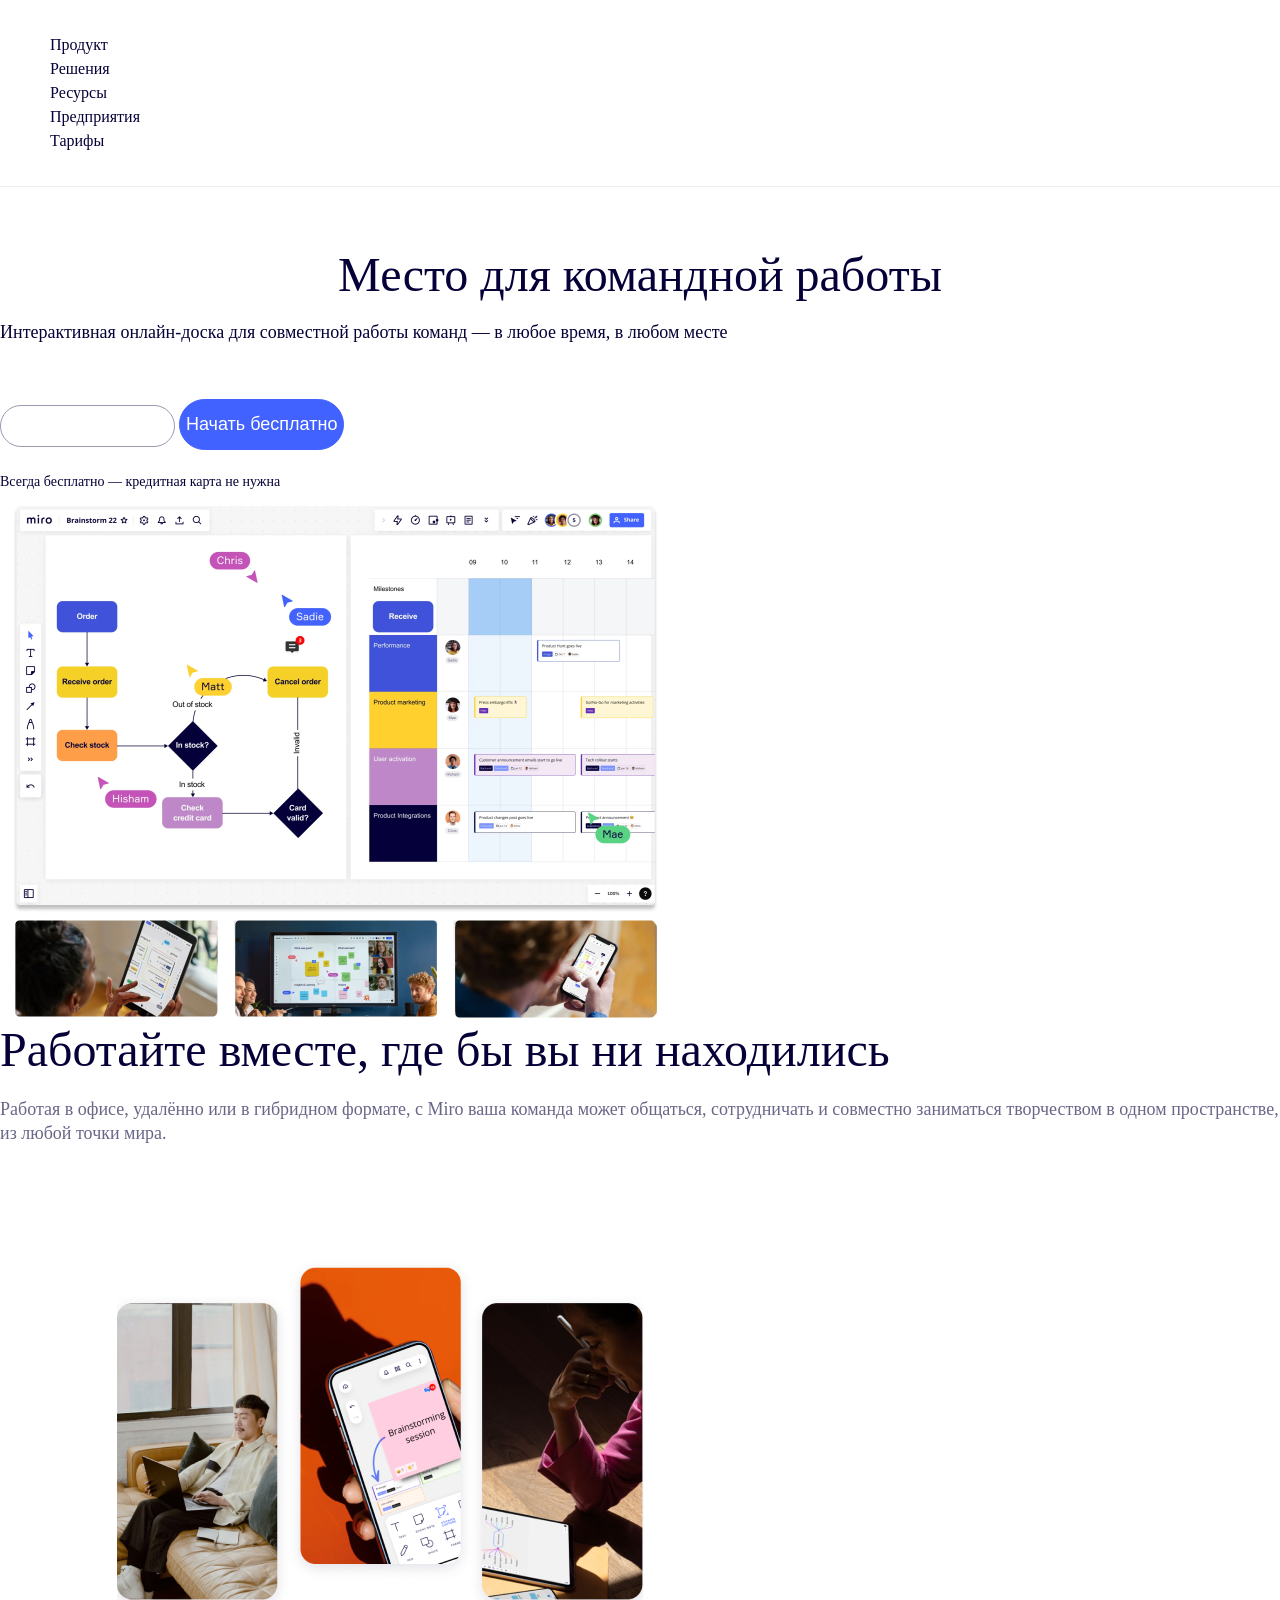
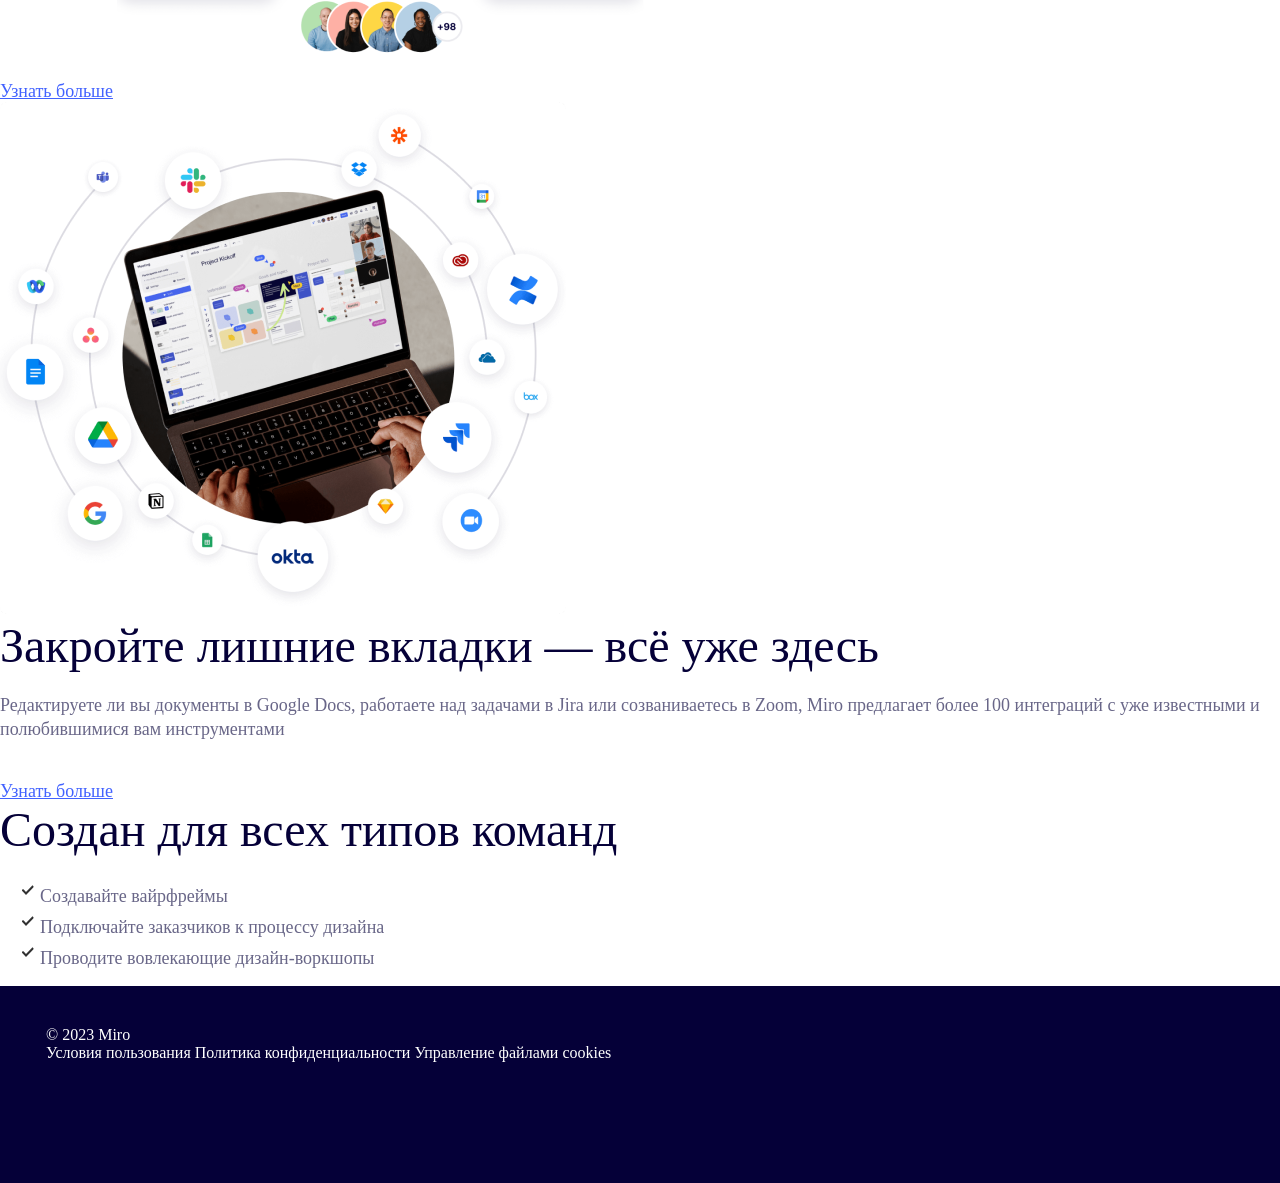
==== commit bf77c91b: "Анимация transition - transition" ====
--- a/miro/index.html
+++ b/miro/index.html
@@ -44,6 +44,7 @@
             <p class="section_text">Редактируете ли вы документы в Google Docs, работаете над задачами в Jira или созваниваетесь в Zoom, Miro предлагает более 100 интеграций с уже известными и полюбившимися вам инструментами</p>
             <a href="#"class="body_link">Узнать больше</a>
         </section>
+        
         <section>
             <h2>Создан для всех типов команд</h2>
             <ul class="list_tools">
@@ -52,31 +53,6 @@
                 <li>Проводите вовлекающие дизайн-воркшопы</li>
             </ul>
         </section>
-        <section class="static">
-            <div class="cl1">1</div>
-            <div class="cl2">2</div>
-            <div class="cl3">3</div>
-        </section>
-        <section class="relative">
-            <div class="cl1">1</div>
-            <div class="cl2">2</div>
-            <div class="cl3">3</div>
-        </section>
-        <section class="absolute">
-            <div class="cl1">1</div>
-            <div class="cl2">2</div>
-            <div class="cl3">3</div>
-        </section
-        <section class="fixed">
-            <div class="cl1">1</div>
-            <div class="cl2">2</div>
-            <div class="cl3">3</div>
-        </section
-        <section class="sticky">
-            <div class="cl1">1</div>
-            <div class="cl2">2</div>
-            <div class="cl3">3</div>
-        </section
     </main>
 
     <footer>
--- a/miro/styles/style.css
+++ b/miro/styles/style.css
@@ -1,10 +1,11 @@
-/* Убираем общий отступ body */
 body { 
     margin: 0;
 }
 
 #hero_button { 
     background-color: #4262FF;
+    /* Позволяет сделать переход */
+    transition: background-color 0.5s, border-radius 0.5s;
     color: #FFFFFF;
     font-family: 'Roboto' monospace;
     font-size: 18px;
@@ -14,6 +15,12 @@
     margin: 0 0 8px 0;
     height: 51px;
     padding: 10 20px;
+}
+
+#hero_button:hover { 
+    background-color: #0c143d;
+    border-radius: 20%;
+
 }
 
 #input_email {
@@ -33,6 +40,7 @@
 
 h1 {
     margin: 0 0 17px 0;
+    text-align: center;
 }
 
 h2 {
@@ -119,97 +127,3 @@
     text-decoration: none;
     
 }
-
-.divR {
-    background-color: red;
-    /* Делает блочный элемент - строковым */
-    display: inline;
-}
-
-.divB {
-    background-color: blue;
-    /* Инлайн элементу нельзя задать ширину и высоту */
-    /* Инлайн блок - ведёт себя как строчный элемент, но при этом и как блочный элемент. Блочный элемент который располагается в строке */
-    display: inline-block;
-}
-
-.divG {
-    background-color: green;
-    /* скрывает элемент с страницы  */
-    display: none;
-}
-
-.spanR {
-    background-color: red;
-    /* Делает строковый элемент - блочным */
-    display: block;
-}
-
-.spanB {
-    background-color: blue;
-    display: block;
-}
-
-.spanG {
-    background-color: green;
-    display: block;
-}
-
-/* Position*/
-.cl1 {
-    background-color: red;
-    display: inline-block;
-    padding: 20px;
-    margin: 20px;
-    width: 100px;
-    height: 100px;
-}
-
-.cl2 {
-    background-color: blue;
-    display: inline-block;
-    padding: 20px;
-    margin: 20px;
-    width: 100px;
-    height: 100px;
-}
-
-.cl3 {
-    background-color: green;
-    display: inline-block;
-    padding: 20px;
-    margin: 20px;
-    width: 100px;
-    height: 100px;
-}
-
-.static .cl2 {
-    position: static;
-}
-
-.relative .cl2 {
-    /* Благодаря этому свойству, мы можем задавать свойства top, left, right, bottom, можно задать положение элемента относительно его текущего места нахождения. */
-    position: relative;
-    /* Относительное позиционирование элемента, благодаря position: relative; */
-    top: 30px;
-}
-
-.absolute .cl2  {
-    /* Разница между position: relative; и position: absolute;
-    При position: relative; место в потоке сохраняется, а при position: absolute; место в потоке не сохраняется и его занимает другой элемент */
-    position: absolute;
-}
-
-.fixed .cl2  {
-    /* При position: fixed; элемент закрепляется на экране пользователя и перекрывает всё что за ним  */
-    position: fixed;
-    left: 50px;
-    top: 50px;
-}
-
-.sticky .cl2  {
-    /* При position: sticky; элемент при прокрутке страницы закрепляется на эране пользователя */
-    position: sticky;
-    left: 50px;
-    top: 50px;
-}
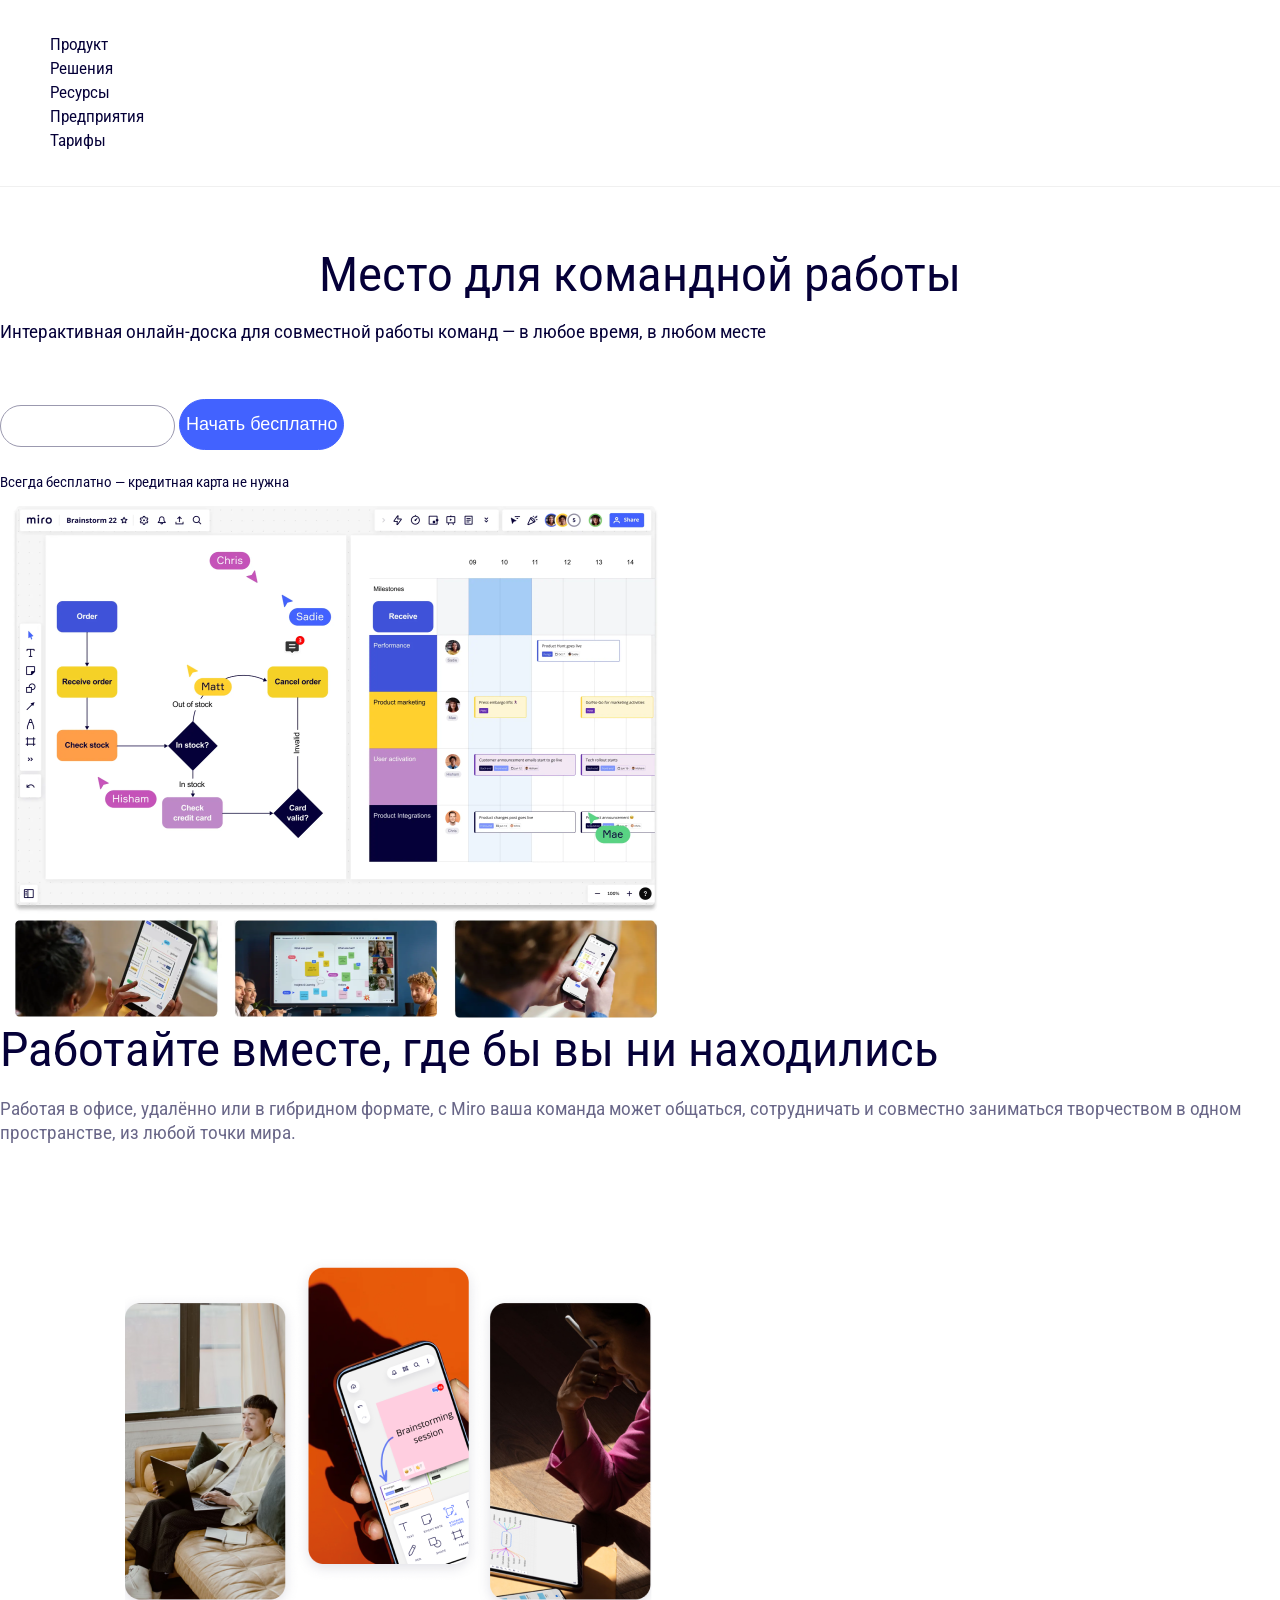
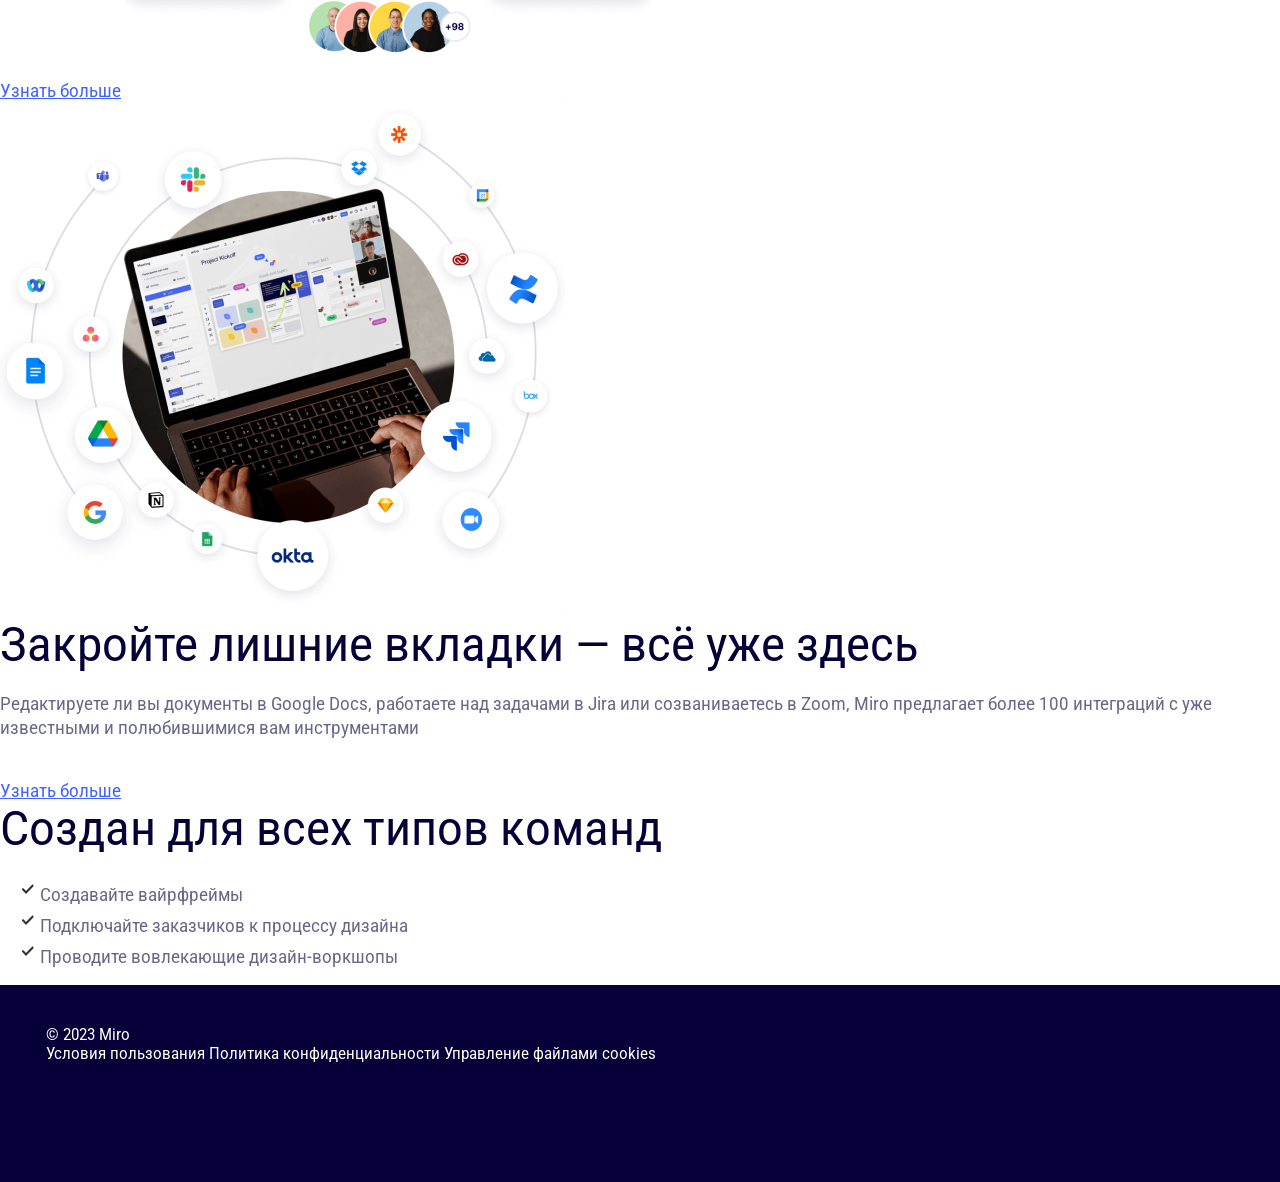
==== commit 2120a344: "Подключение шрифтов" ====
--- a/miro/index.html
+++ b/miro/index.html
@@ -5,6 +5,11 @@
     <meta name="viewport" content="width=device-width, initial-scale=1.0">
     <title>Miro</title>
     <link rel="stylesheet" href="styles/style.css">
+
+    <!-- Рекомендованный вариант подключения шрифтов -->
+    <link rel="preconnect" href="https://fonts.googleapis.com">
+    <link rel="preconnect" href="https://fonts.gstatic.com" crossorigin>
+    <link href="https://fonts.googleapis.com/css2?family=Roboto:ital,wght@0,100..900;1,100..900&display=swap" rel="stylesheet">
 </head>
 <body>
     <header>
--- a/miro/styles/style.css
+++ b/miro/styles/style.css
@@ -1,11 +1,17 @@
+/* Подключение шрифтов */
+/* Использовать только, если шрифта нет в goggle fonts */
+@font-face { 
+    font-family: 'Roboto';
+    src: url(../fonts/Roboto_SemiCondensed-Regular.ttf);
+}
+
 body { 
     margin: 0;
+    font-family: "Roboto";
 }
 
 #hero_button { 
     background-color: #4262FF;
-    /* Позволяет сделать переход */
-    transition: background-color 0.5s, border-radius 0.5s;
     color: #FFFFFF;
     font-family: 'Roboto' monospace;
     font-size: 18px;
@@ -20,7 +26,6 @@
 #hero_button:hover { 
     background-color: #0c143d;
     border-radius: 20%;
-
 }
 
 #input_email {
@@ -72,7 +77,6 @@
 }
 
 header a {
-    font-family: 'Roboto' monospace;
     font-size: 16px;
     font-weight: 400;
     line-height: 24px;
@@ -83,7 +87,6 @@
 .list_tools li {
     list-style: none;
     color: rgba(5, 0, 56, 0.6);
-    font-family: 'Roboto' monospace;
     font-size: 18px;
     font-weight: 400;
     line-height: 24px;
